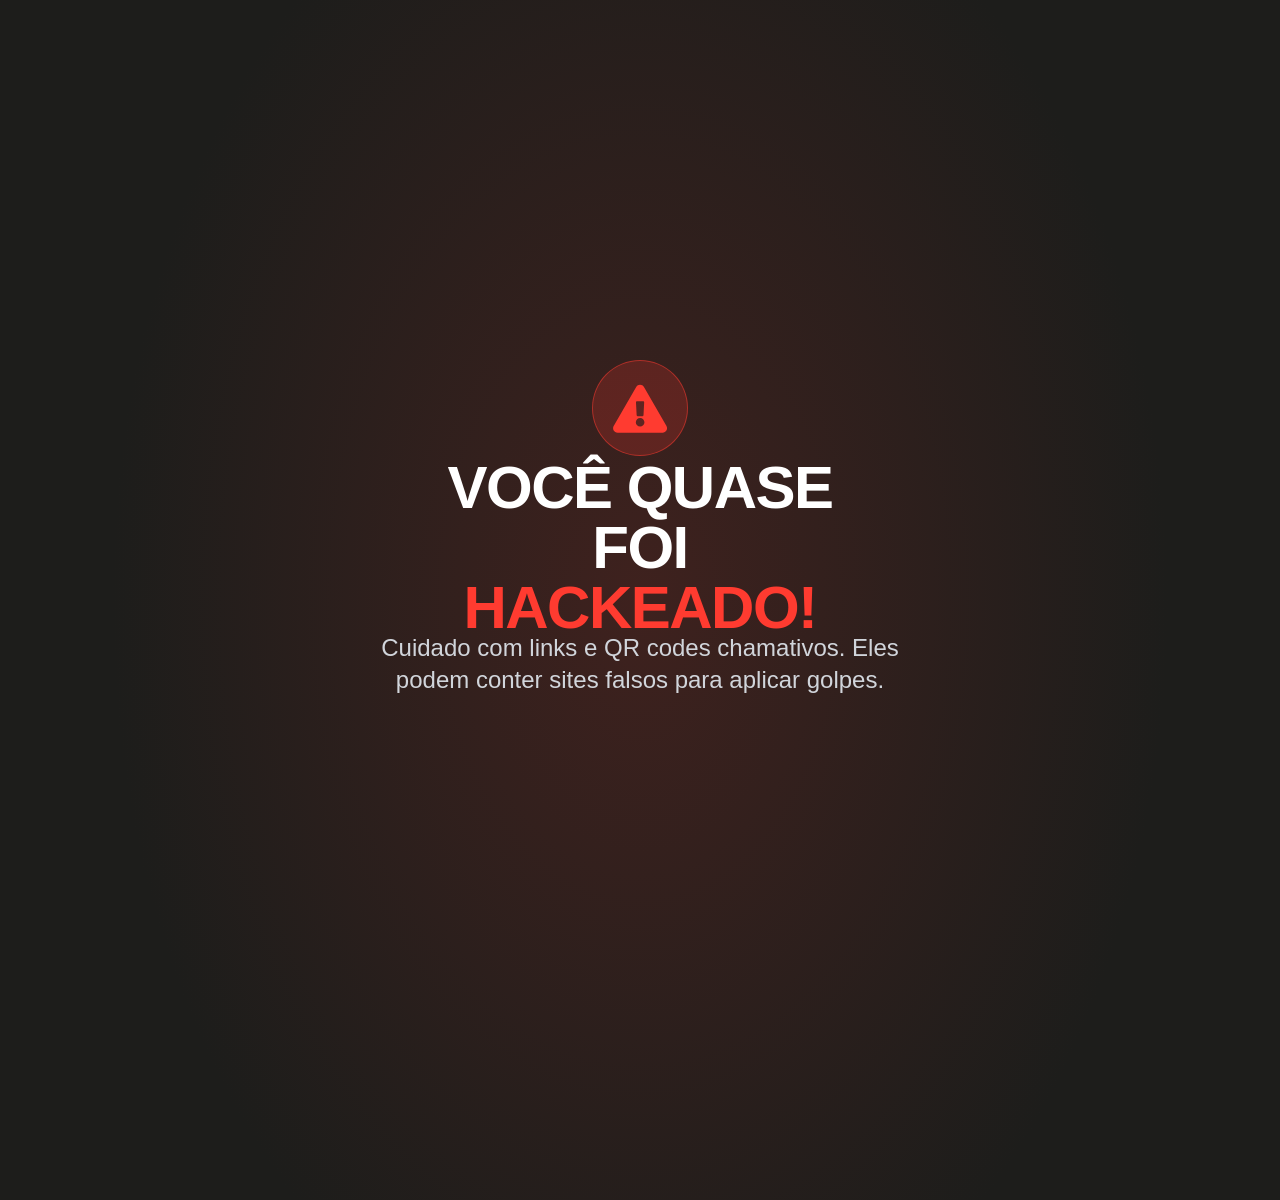
==== landing.html @ 815b302c "Envio do site completo" ====
<!doctype html>
<html lang="pt-BR">
  <head>
    <meta charset="UTF-8" />
    <meta name="viewport" content="width=device-width, initial-scale=1.0" />
    <meta
      name="description"
      content="Alerta simulado de conscientizacao sobre QR Codes falsos e links maliciosos."
    />
    <title>Voce quase foi hackeado</title>
    <link rel="stylesheet" href="styles.css" />
  </head>
  <body class="hack-body">
    <audio id="alert-audio" src="assets/Audio ITALO LP.mp4" preload="auto" playsinline></audio>

    <main class="hack-frame">
      <section class="hack-section" aria-labelledby="hack-title">
        <div class="hack-container">
          <div class="hack-alert-margin">
            <div class="hack-alert-icon" aria-hidden="true">
              <svg width="57" height="49" viewBox="0 0 57 49" fill="none" xmlns="http://www.w3.org/2000/svg">
                <path d="M54.4688 42.0938C56.1562 45.0938 54 48.75 50.5312 48.75H5.625C2.15625 48.75 0 45 1.6875 42.0938L24.1875 3C25.875 0 30.2812 0.09375 31.9688 3L54.4688 42.0938ZM28.125 33.9375C25.6875 33.9375 23.8125 35.9062 23.8125 38.25C23.8125 40.6875 25.6875 42.5625 28.125 42.5625C30.4688 42.5625 32.4375 40.6875 32.4375 38.25C32.4375 35.9062 30.4688 33.9375 28.125 33.9375ZM24 18.4688L24.6562 31.2188C24.75 31.875 25.2188 32.25 25.7812 32.25H30.375C30.9375 32.25 31.4062 31.875 31.5 31.2188L32.1562 18.4688C32.25 17.8125 31.6875 17.25 31.0312 17.25H25.125C24.4688 17.25 23.9062 17.8125 24 18.4688Z" fill="#FF3B30"/>
              </svg>
            </div>
          </div>

          <div class="hack-heading-margin">
            <h1 id="hack-title">
              Voc&ecirc; quase foi<br />
              <span>hackeado!</span>
            </h1>
          </div>

          <div class="hack-copy-margin">
            <p>
              Cuidado com links e QR codes chamativos. Eles podem conter sites
              falsos para aplicar golpes.
            </p>
          </div>

        </div>
      </section>
    </main>

    <script src="script.js"></script>
  </body>
</html>
---- styles.css ----
:root {
  --heavy-metal: #1d1d1b;
  --tropical-rain-forest: #006d5c;
  --persian-green: #00a887;
  --observatory: #009075;
  --red-orange: #ff3b30;
  --mischka: #d1d5db;
  --humming-bird: #d1fae5;
  --gray-chateau: #9ca3af;
  --ebony-clay: #1f2937;
  --athens-gray: #f3f4f6;
  --pale-sky: #6b7280;
  --white: #ffffff;
}

@font-face {
  font-family: "Kaspersky Sans Display";
  src: url("fonts/FONT-Kaspersky Sans Display TrueType 1-200-20260618T203145Z-3-001/FONT-Kaspersky Sans Display TrueType 1-200/Kaspersky Sans Display Regular.ttf") format("truetype");
  font-weight: 400;
  font-style: normal;
  font-display: swap;
}

@font-face {
  font-family: "Kaspersky Sans Display";
  src: url("fonts/FONT-Kaspersky Sans Display TrueType 1-200-20260618T203145Z-3-001/FONT-Kaspersky Sans Display TrueType 1-200/Kaspersky Sans Display Light.ttf") format("truetype");
  font-weight: 300;
  font-style: normal;
  font-display: swap;
}

@font-face {
  font-family: "Kaspersky Sans Display";
  src: url("fonts/FONT-Kaspersky Sans Display TrueType 1-200-20260618T203145Z-3-001/FONT-Kaspersky Sans Display TrueType 1-200/Kaspersky Sans Display Medium.ttf") format("truetype");
  font-weight: 500;
  font-style: normal;
  font-display: swap;
}

@font-face {
  font-family: "Kaspersky Sans Display";
  src: url("fonts/FONT-Kaspersky Sans Display TrueType 1-200-20260618T203145Z-3-001/FONT-Kaspersky Sans Display TrueType 1-200/Kaspersky Sans Display Bold.ttf") format("truetype");
  font-weight: 700;
  font-style: normal;
  font-display: swap;
}

@font-face {
  font-family: "Kaspersky Sans Display";
  src: url("fonts/FONT-Kaspersky Sans Display TrueType 1-200-20260618T203145Z-3-001/FONT-Kaspersky Sans Display TrueType 1-200/Kaspersky Sans Display SemiBold.ttf") format("truetype");
  font-weight: 600;
  font-style: normal;
  font-display: swap;
}

@font-face {
  font-family: "Kaspersky Sans Display";
  src: url("fonts/FONT-Kaspersky Sans Display TrueType 1-200-20260618T203145Z-3-001/FONT-Kaspersky Sans Display TrueType 1-200/Kaspersky Sans Display ExtraBold.ttf") format("truetype");
  font-weight: 800;
  font-style: normal;
  font-display: swap;
}

* {
  box-sizing: border-box;
}

html {
  scroll-behavior: smooth;
}

body {
  margin: 0;
  background: #444444;
  color: var(--white);
  font-family: "Kaspersky Sans Display", Montserrat, Inter, "Segoe UI", Arial, sans-serif;
}

.portal-body {
  min-height: 100vh;
  background: #ffffff;
  font-family: "Kaspersky Sans Display", Inter, "Segoe UI", Arial, sans-serif;
}

.hack-body {
  min-height: 100vh;
  overflow-x: hidden;
  background: var(--heavy-metal);
  font-family: "Kaspersky Sans Display", Arial, sans-serif;
}

a,
button {
  font: inherit;
}

h1,
h2,
h3,
p {
  margin: 0;
}

.wifi-frame {
  position: relative;
  isolation: isolate;
  width: 100%;
  min-height: 100vh;
  display: flex;
  flex-direction: column;
  align-items: center;
  justify-content: center;
  overflow: hidden;
  padding: 366.25px 24px;
  background:
    linear-gradient(302.01deg, #1e3a8a 0%, #2563eb 33.33%, #0284c7 66.67%, #0ea5e9 100%),
    #ffffff;
}

.wifi-blob {
  position: absolute;
  z-index: 0;
  border-radius: 9999px;
  filter: blur(32px);
  pointer-events: none;
}

.wifi-blob-left {
  left: -10%;
  right: 96.67%;
  top: -10%;
  bottom: 88.67%;
  background: rgba(255, 255, 255, 0.1);
}

.wifi-blob-right {
  left: 93.33%;
  right: -10%;
  top: 83.33%;
  bottom: -10%;
  background: rgba(96, 165, 250, 0.2);
}

.wifi-main-card {
  z-index: 2;
  width: 400px;
  max-width: 400px;
  height: 467.5px;
  display: flex;
  flex-direction: column;
  align-items: flex-start;
  gap: 24px;
}

.wifi-brand {
  width: 400px;
  height: 32px;
  display: flex;
  flex-direction: row;
  align-items: center;
  justify-content: center;
  gap: 8px;
  filter: drop-shadow(0 2px 2px rgba(0, 0, 0, 0.06)) drop-shadow(0 4px 3px rgba(0, 0, 0, 0.07));
}

.wifi-brand-icon {
  width: 24px;
  height: 24px;
  display: flex;
  align-items: center;
  justify-content: center;
  flex: none;
}

.wifi-brand-icon svg {
  width: 24px;
  height: 24px;
  display: block;
}

.wifi-brand strong,
.wifi-brand span:last-child {
  height: 32px;
  display: flex;
  align-items: center;
  justify-content: center;
  font-size: 24px;
  line-height: 32px;
  letter-spacing: 0.6px;
  text-align: center;
}

.wifi-brand strong {
  width: 104px;
  color: #ffffff;
  font-weight: 700;
}

.wifi-brand span:last-child {
  width: 52px;
  color: #93c5fd;
  font-weight: 300;
}

.wifi-login-card {
  position: relative;
  isolation: isolate;
  width: 400px;
  height: 411.5px;
  display: flex;
  flex-direction: column;
  align-items: flex-start;
  gap: 24px;
  overflow: hidden;
  padding: 40px;
  border-radius: 32px;
  background: #ffffff;
  box-shadow: 0 20px 50px rgba(0, 0, 0, 0.3);
}

.wifi-card-strip {
  position: absolute;
  z-index: 0;
  top: 0;
  left: 0;
  right: 0;
  height: 8px;
  background: linear-gradient(90deg, #2563eb 0%, #22d3ee 100%);
}

.wifi-icon-area {
  position: relative;
  z-index: 1;
  isolation: isolate;
  width: 320px;
  height: 80px;
  display: flex;
  flex-direction: row;
  align-items: flex-start;
  justify-content: center;
}

.wifi-pulse {
  position: absolute;
  z-index: 0;
  left: -80px;
  right: -80px;
  top: -20px;
  bottom: -20px;
  border-radius: 9999px;
  background: #dbeafe;
  opacity: 0.5;
}

.wifi-icon {
  z-index: 1;
  width: 80px;
  height: 80px;
  display: flex;
  align-items: center;
  justify-content: center;
  border: 4px solid #ffffff;
  border-radius: 9999px;
  background: #eff6ff;
  box-shadow: 0 1px 2px rgba(0, 0, 0, 0.05);
}

.wifi-icon svg {
  width: 46px;
  height: 35px;
  display: block;
}

.wifi-copy {
  z-index: 2;
  width: 320px;
  height: 96px;
  display: flex;
  flex-direction: column;
  align-items: flex-start;
  gap: 8px;
  padding: 0 0 16px;
}

.wifi-copy h1 {
  width: 320px;
  height: 32px;
  display: flex;
  align-items: center;
  justify-content: center;
  color: #1f2937;
  font-size: 24px;
  line-height: 32px;
  font-weight: 800;
  text-align: center;
}

.wifi-copy p {
  width: 320px;
  height: 40px;
  display: flex;
  align-items: center;
  justify-content: center;
  padding: 0 8px;
  color: #6b7280;
  font-size: 14px;
  line-height: 20px;
  font-weight: 500;
  text-align: center;
}

.wifi-access-button {
  position: relative;
  z-index: 3;
  isolation: isolate;
  width: 320px;
  height: 56px;
  display: flex;
  flex-direction: row;
  align-items: center;
  justify-content: center;
  gap: 8px;
  padding: 16px 0;
  border-radius: 12px;
  background: #2563eb;
  color: #ffffff;
  text-decoration: none;
  box-shadow: 0 10px 15px -3px rgba(59, 130, 246, 0.3), 0 4px 6px -4px rgba(59, 130, 246, 0.3);
}

.wifi-access-button:hover {
  background: #1e3a8a;
}

.wifi-access-button span:first-child {
  width: 213px;
  height: 24px;
  display: flex;
  align-items: center;
  justify-content: center;
  font-size: 16px;
  line-height: 24px;
  font-weight: 700;
  text-align: center;
}

.wifi-access-button span:last-child {
  width: 14px;
  height: 16px;
  display: flex;
  align-items: center;
  justify-content: center;
  font-size: 24px;
  line-height: 16px;
  font-weight: 900;
}

.wifi-terms {
  z-index: 4;
  width: 320px;
  height: 27.5px;
  color: #9ca3af;
  font-size: 11px;
  line-height: 14px;
  font-weight: 400;
  text-align: center;
}

.wifi-terms a {
  color: #3b82f6;
  text-decoration: none;
}

.wifi-terms a:hover {
  text-decoration: underline;
}

.sound-prompt {
  position: fixed;
  right: 24px;
  bottom: 24px;
  z-index: 20;
  min-height: 48px;
  padding: 0 18px;
  border: 0;
  border-radius: 12px;
  background: var(--persian-green);
  color: var(--white);
  font-weight: 700;
  cursor: pointer;
  box-shadow: 0 10px 20px rgba(0, 168, 135, 0.3);
}

.hack-frame {
  position: relative;
  width: 100%;
  min-height: 100vh;
  overflow: hidden;
  background: linear-gradient(0deg, var(--heavy-metal), var(--heavy-metal)), #ffffff;
}

.hack-section {
  position: relative;
  width: 100%;
  min-height: 100vh;
  height: 1200px;
  display: flex;
  flex-direction: column;
  align-items: center;
  justify-content: center;
  padding: 280px 16px;
  background: radial-gradient(58.96% 94.34% at 50% 50%, rgba(255, 59, 48, 0.15) 0%, var(--heavy-metal) 70%);
}

.hack-container {
  width: 768px;
  max-width: 768px;
  height: 640px;
  display: flex;
  flex-direction: column;
  align-items: center;
  padding: 80px 0 0;
}

.hack-alert-margin {
  width: 96px;
  height: 128px;
  display: flex;
  flex-direction: column;
  align-items: flex-start;
  padding: 0 0 32px;
}

.hack-alert-icon {
  width: 96px;
  height: 96px;
  display: flex;
  align-items: center;
  justify-content: center;
  border: 1px solid rgba(255, 59, 48, 0.5);
  border-radius: 9999px;
  background: rgba(255, 59, 48, 0.2);
}

.hack-alert-icon svg {
  width: 57px;
  height: 49px;
  display: block;
}

.hack-heading-margin {
  width: 727.45px;
  height: 144px;
  display: flex;
  flex-direction: column;
  align-items: flex-start;
  padding: 0 0 24px;
}

.hack-heading-margin h1 {
  width: 727.45px;
  height: 120px;
  display: flex;
  flex-direction: column;
  align-items: center;
  justify-content: center;
  padding: 0 118.23px 0 118.22px;
  color: var(--white);
  font-size: 60px;
  line-height: 60px;
  font-weight: 800;
  letter-spacing: -1.5px;
  text-align: center;
  text-transform: uppercase;
}

.hack-heading-margin span {
  color: var(--red-orange);
}

.hack-copy-margin {
  width: 598.04px;
  max-width: 672px;
  height: 112px;
  display: flex;
  flex-direction: column;
  align-items: flex-start;
  padding: 0 0 48px;
}

.hack-copy-margin p {
  width: 598.04px;
  max-width: 672px;
  height: 64px;
  display: flex;
  align-items: center;
  justify-content: center;
  padding: 0 4.52px;
  color: var(--mischka);
  font-size: 24px;
  line-height: 32px;
  font-weight: 500;
  text-align: center;
}

.figma-page {
  position: relative;
  width: min(100%, 1920px);
  min-height: 2693px;
  margin: 0 auto;
  overflow: hidden;
  background: linear-gradient(0deg, var(--heavy-metal), var(--heavy-metal)), #ffffff;
}

.site-header {
  position: absolute;
  z-index: 5;
  top: 0;
  left: 0;
  width: 1920px;
  height: 104px;
  display: flex;
  align-items: flex-start;
  padding: 40px 24px 24px 52px;
}

.brand-logo {
  display: inline-flex;
  align-items: center;
  color: var(--white);
  text-decoration: none;
  font-weight: 800;
  line-height: 1;
  letter-spacing: -0.04em;
}

.brand-logo-large {
  width: 207px;
  height: 40px;
  font-size: 42px;
}

.scare-section {
  position: absolute;
  top: 0;
  left: 0;
  right: 0;
  height: 1200px;
  min-height: 1200px;
  display: flex;
  flex-direction: column;
  justify-content: center;
  align-items: center;
  padding: 280px 16px;
  background: radial-gradient(58.96% 94.34% at 50% 50%, rgba(255, 59, 48, 0.15) 0%, var(--heavy-metal) 70%);
}

.scare-container {
  width: 768px;
  max-width: 768px;
  height: 640px;
  display: flex;
  flex-direction: column;
  align-items: center;
  padding: 80px 0 0;
}

.alert-margin {
  width: 96px;
  height: 128px;
  display: flex;
  flex-direction: column;
  align-items: flex-start;
  padding: 0 0 32px;
}

.alert-icon {
  width: 96px;
  height: 96px;
  display: flex;
  align-items: center;
  justify-content: center;
  border: 1px solid rgba(255, 59, 48, 0.5);
  border-radius: 9999px;
  background: rgba(255, 59, 48, 0.2);
}

.alert-icon span {
  width: 54px;
  height: 48px;
  display: flex;
  align-items: center;
  justify-content: center;
  color: var(--red-orange);
  font-size: 48px;
  line-height: 48px;
  font-weight: 900;
}

.scare-heading-margin {
  width: 727.45px;
  height: 144px;
  display: flex;
  flex-direction: column;
  align-items: flex-start;
  padding: 0 0 24px;
}

.scare-heading-margin h1 {
  width: 727.45px;
  height: 120px;
  display: flex;
  align-items: center;
  justify-content: center;
  padding: 0 118.23px 0 118.22px;
  color: var(--white);
  font-size: 60px;
  line-height: 60px;
  font-weight: 800;
  letter-spacing: -1.5px;
  text-align: center;
  text-transform: uppercase;
}

.scare-copy-margin {
  width: 598.04px;
  max-width: 672px;
  height: 112px;
  display: flex;
  flex-direction: column;
  align-items: flex-start;
  padding: 0 0 48px;
}

.scare-copy-margin p {
  width: 598.04px;
  max-width: 672px;
  height: 64px;
  display: flex;
  align-items: center;
  justify-content: center;
  padding: 0 4.52px;
  color: var(--mischka);
  font-size: 24px;
  line-height: 32px;
  font-weight: 500;
  text-align: center;
}

.scan-progress-margin {
  width: 448px;
  max-width: 448px;
  height: 28px;
  display: flex;
  flex-direction: column;
  align-items: flex-start;
  padding: 0 0 16px;
}

.scan-progress {
  position: relative;
  width: 448px;
  max-width: 448px;
  height: 12px;
  overflow: hidden;
  border: 1px solid #374151;
  border-radius: 9999px;
  background: var(--ebony-clay);
}

.scan-progress span {
  position: absolute;
  top: 1px;
  left: 1px;
  right: 1px;
  height: 10px;
  display: block;
  border-radius: 9999px;
  background: var(--persian-green);
  animation: scanFill 1.8s ease-in-out infinite alternate;
}

.scan-status {
  width: 231px;
  height: 20px;
  display: flex;
  align-items: center;
  justify-content: center;
  color: var(--gray-chateau);
  font-size: 14px;
  line-height: 20px;
  font-weight: 600;
  text-align: center;
}

.scroll-indicator {
  width: 172px;
  height: 128px;
  display: flex;
  flex-direction: column;
  align-items: center;
  gap: 11px;
  padding: 80px 0 5px;
  color: var(--white);
  opacity: 0.5;
  text-decoration: none;
}

.scroll-indicator span:first-child {
  width: 172px;
  height: 16px;
  display: flex;
  align-items: center;
  justify-content: center;
  font-size: 12px;
  line-height: 16px;
  font-weight: 400;
  letter-spacing: 1.2px;
  text-align: center;
  text-transform: uppercase;
}

.scroll-indicator span:last-child {
  width: 14px;
  height: 16px;
  display: flex;
  align-items: center;
  justify-content: center;
  font-size: 16px;
  line-height: 16px;
  font-weight: 900;
}

.protection-section {
  position: absolute;
  top: 1200.5px;
  left: -0.5px;
  right: -0.5px;
  height: 500px;
  display: flex;
  flex-direction: column;
  align-items: center;
  padding: 96px 16px;
  background: linear-gradient(180deg, var(--heavy-metal) 0%, var(--tropical-rain-forest) 100%);
}

.protection-container {
  width: 896px;
  min-width: 896px;
  max-width: 896px;
  height: 237px;
  display: flex;
  flex-direction: column;
  align-items: center;
  gap: 24px;
}

.protection-container h2 {
  width: 896px;
  height: 185px;
  display: flex;
  align-items: center;
  justify-content: center;
  padding: 8px 0 0;
  color: var(--white);
  font-size: 48px;
  line-height: 59px;
  font-weight: 700;
  text-align: center;
}

.protection-container p {
  width: 898px;
  height: 28px;
  display: flex;
  align-items: center;
  justify-content: center;
  color: rgba(209, 250, 229, 0.8);
  font-size: 24px;
  line-height: 28px;
  font-weight: 500;
  text-align: center;
}

.offer-section {
  position: absolute;
  top: 1700px;
  left: 0;
  right: 0;
  height: 804px;
  display: flex;
  flex-direction: row;
  justify-content: center;
  align-items: flex-start;
  padding: 55px 975px 55px 16px;
  background: url("assets/1440626fddcf5283de2e2c8c2785dd1e163be92a.jpg") center / cover no-repeat;
}

.offer-card {
  width: 512px;
  max-width: 512px;
  height: 694px;
  display: flex;
  flex-direction: column;
  align-items: flex-start;
  overflow: hidden;
  border: 1px solid var(--athens-gray);
  border-radius: 24px;
  background: var(--white);
  box-shadow: 0 25px 50px -12px rgba(0, 0, 0, 0.25);
  isolation: isolate;
}

.offer-card-header {
  z-index: 1;
  width: 510px;
  height: 260px;
  display: flex;
  flex-direction: column;
  align-items: flex-start;
  gap: 8px;
  padding: 32px;
  background: var(--tropical-rain-forest);
}

.offer-title-block {
  width: 446px;
  height: 132px;
  display: flex;
  flex-direction: column;
  align-items: center;
}

.premium-icon {
  width: 76px;
  height: 85px;
  object-fit: contain;
}

.offer-title-block h3 {
  width: 217px;
  height: 32px;
  display: flex;
  align-items: center;
  justify-content: center;
  margin-top: 15px;
  color: var(--white);
  font-size: 24px;
  line-height: 32px;
  font-weight: 600;
  text-align: center;
}

.offer-card-header p {
  width: 446px;
  height: 24px;
  display: flex;
  align-items: center;
  justify-content: center;
  color: var(--humming-bird);
  font-size: 16px;
  line-height: 24px;
  font-weight: 400;
  text-align: center;
}

.offer-card-body {
  z-index: 0;
  width: 510px;
  height: 420px;
  display: flex;
  flex-direction: column;
  align-items: flex-start;
  gap: 16px;
  padding: 32px;
}

.benefit-list {
  width: 446px;
  height: 202px;
  display: flex;
  flex-direction: column;
  align-items: flex-start;
  gap: 20px;
  margin: 0;
  padding: 0 0 16px;
  list-style: none;
}

.benefit-list li {
  width: 446px;
  min-height: 26px;
  display: flex;
  flex-direction: row;
  align-items: flex-start;
  gap: 16px;
}

.benefit-list span {
  width: 24px;
  height: 24px;
  display: flex;
  align-items: center;
  justify-content: center;
  margin-top: 2px;
  border-radius: 9999px;
  background: var(--humming-bird);
  color: var(--tropical-rain-forest);
  font-size: 14px;
  line-height: 20px;
  font-weight: 900;
}

.benefit-list p {
  display: flex;
  align-items: center;
  color: var(--ebony-clay);
  font-size: 16px;
  line-height: 24px;
  font-weight: 500;
}

.primary-button {
  width: 446px;
  height: 60px;
  display: flex;
  align-items: center;
  justify-content: center;
  padding: 16px 0;
  border-radius: 12px;
  background: var(--persian-green);
  color: var(--white);
  text-align: center;
  text-decoration: none;
  font-size: 18px;
  line-height: 28px;
  font-weight: 700;
}

.primary-button:hover {
  background: var(--observatory);
  box-shadow: 0 10px 20px rgba(0, 168, 135, 0.3);
}

.social-proof {
  width: 446px;
  height: 62px;
  display: flex;
  flex-direction: column;
  align-items: center;
  gap: 8px;
}

.stars {
  width: 79px;
  height: 14px;
  display: flex;
  align-items: center;
  justify-content: center;
  overflow: hidden;
  color: #fbbf24;
  font-size: 14px;
  line-height: 14px;
  font-weight: 900;
  letter-spacing: 0;
}

.social-proof p {
  width: 367px;
  height: 40px;
  display: flex;
  align-items: center;
  justify-content: center;
  color: var(--pale-sky);
  font-size: 14px;
  line-height: 20px;
  font-weight: 400;
  text-align: center;
}

.site-footer {
  position: absolute;
  top: 2504px;
  left: 0;
  right: 0;
  height: 189px;
  display: flex;
  flex-direction: column;
  align-items: flex-start;
  padding: 48px 385px 48px 384px;
  border-top: 1px solid var(--ebony-clay);
  background: var(--heavy-metal);
}

.footer-container {
  width: 1151px;
  max-width: 1152px;
  height: 92px;
  display: flex;
  flex-direction: row;
  align-items: center;
  gap: 623.85px;
}

.brand-copyright {
  width: 358px;
  height: 92px;
  display: flex;
  flex-direction: column;
  align-items: flex-start;
}

.brand-logo-footer {
  width: 147px;
  height: 28px;
  margin-bottom: 16px;
  opacity: 0.8;
  font-size: 30px;
}

.brand-copyright p {
  width: 358px;
  height: 20px;
  display: flex;
  align-items: center;
  color: var(--gray-chateau);
  font-size: 14px;
  line-height: 20px;
  font-weight: 400;
}

.brand-copyright nav {
  width: 242px;
  height: 28px;
  display: flex;
  align-items: flex-start;
  gap: 16px;
  padding: 8px 0 0;
}

.brand-copyright nav a {
  color: var(--gray-chateau);
  font-size: 14px;
  line-height: 20px;
  font-weight: 400;
  text-decoration: underline;
}

.brand-copyright nav a:hover {
  color: var(--persian-green);
}

.awards {
  width: 143px;
  height: 55px;
  display: flex;
  flex-direction: row;
  align-items: flex-start;
  gap: 24px;
  opacity: 0.6;
}

.awards div {
  height: 55px;
  display: flex;
  flex-direction: column;
  align-items: center;
}

.awards span {
  height: 40px;
  display: flex;
  align-items: center;
  padding: 0 0 4px;
  color: var(--white);
  font-size: 30px;
  line-height: 36px;
  font-weight: 900;
}

.awards strong {
  height: 15px;
  display: flex;
  align-items: center;
  color: var(--white);
  font-family: Montserrat, Arial, sans-serif;
  font-size: 10px;
  line-height: 15px;
  font-weight: 700;
  letter-spacing: 1px;
}

@keyframes scanFill {
  from {
    right: 220px;
  }

  to {
    right: 1px;
  }
}

@media (max-width: 900px) {
  .hack-section {
    height: 100vh;
    min-height: 760px;
    padding: 126px 16px 80px;
  }

  .hack-container {
    width: 100%;
    max-width: 390px;
    height: auto;
    padding: 88px 0 0;
  }

  .hack-alert-margin {
    width: 72px;
    height: 100px;
    padding-bottom: 28px;
  }

  .hack-alert-icon {
    width: 72px;
    height: 72px;
  }

  .hack-heading-margin,
  .hack-heading-margin h1,
  .hack-copy-margin,
  .hack-copy-margin p {
    width: 100%;
  }

  .hack-heading-margin {
    height: auto;
  }

  .hack-heading-margin h1 {
    height: auto;
    padding: 0;
    font-size: 46px;
    line-height: 46px;
  }

  .hack-copy-margin {
    height: auto;
    padding-bottom: 42px;
  }

  .hack-copy-margin p {
    height: auto;
    padding: 0;
    font-size: 19px;
    line-height: 28px;
  }

  .figma-page {
    width: 100%;
    min-height: 2290px;
  }

  .site-header {
    width: 100%;
    height: 84px;
    padding: 28px 20px;
  }

  .brand-logo-large {
    width: auto;
    height: auto;
    font-size: 25px;
  }

  .scare-section {
    position: relative;
    height: 760px;
    min-height: 760px;
    padding: 126px 16px 80px;
  }

  .scare-container {
    width: 100%;
    max-width: 390px;
    height: auto;
    padding: 88px 0 0;
  }

  .alert-margin {
    width: 72px;
    height: 100px;
    padding-bottom: 28px;
  }

  .alert-icon {
    width: 72px;
    height: 72px;
  }

  .alert-icon span {
    font-size: 36px;
  }

  .scare-heading-margin,
  .scare-heading-margin h1,
  .scare-copy-margin,
  .scare-copy-margin p {
    width: 100%;
  }

  .scare-heading-margin {
    height: auto;
  }

  .scare-heading-margin h1 {
    height: auto;
    padding: 0;
    font-size: 46px;
    line-height: 46px;
  }

  .scare-copy-margin {
    height: auto;
    padding-bottom: 42px;
  }

  .scare-copy-margin p {
    height: auto;
    padding: 0;
    font-size: 19px;
    line-height: 28px;
  }

  .scan-progress-margin,
  .scan-progress {
    width: 100%;
    max-width: 340px;
  }

  .protection-section {
    position: relative;
    top: auto;
    left: auto;
    right: auto;
    height: 430px;
    padding: 80px 20px;
  }

  .protection-container,
  .protection-container h2,
  .protection-container p {
    width: 100%;
    min-width: 0;
    max-width: 390px;
  }

  .protection-container {
    height: auto;
  }

  .protection-container h2 {
    height: auto;
    font-size: 33px;
    line-height: 41px;
  }

  .protection-container p {
    height: auto;
    font-size: 17px;
    line-height: 25px;
  }

  .offer-section {
    position: relative;
    top: auto;
    height: 910px;
    justify-content: center;
    padding: 360px 20px 36px;
    background-position: 58% top;
    background-size: auto 420px;
    background-color: var(--heavy-metal);
  }

  .offer-card,
  .offer-card-header,
  .offer-card-body,
  .offer-title-block,
  .offer-card-header p,
  .benefit-list,
  .benefit-list li,
  .primary-button,
  .social-proof {
    width: 100%;
    max-width: 512px;
  }

  .offer-card {
    height: auto;
  }

  .offer-card-header {
    height: auto;
  }

  .offer-card-body {
    height: auto;
  }

  .benefit-list {
    height: auto;
  }

  .site-footer {
    position: relative;
    top: auto;
    height: auto;
    padding: 38px 24px;
  }

  .footer-container {
    width: 100%;
    height: auto;
    flex-direction: column;
    align-items: flex-start;
    gap: 30px;
  }
}

@media (max-width: 460px) {
  .wifi-frame {
    min-height: 100vh;
    justify-content: center;
    padding: 32px 20px;
  }

  .wifi-main-card,
  .wifi-brand,
  .wifi-login-card,
  .wifi-icon-area,
  .wifi-copy,
  .wifi-copy h1,
  .wifi-copy p,
  .wifi-access-button,
  .wifi-terms {
    width: 100%;
  }

  .wifi-main-card {
    height: auto;
    max-width: 400px;
    gap: 20px;
  }

  .wifi-login-card {
    height: auto;
    gap: 22px;
    padding: 36px 28px;
  }

  .wifi-icon-area {
    height: 72px;
  }

  .wifi-icon {
    width: 72px;
    height: 72px;
  }

  .wifi-icon svg {
    width: 42px;
    height: 32px;
  }

  .wifi-copy {
    height: auto;
  }

  .wifi-copy p {
    height: auto;
  }

  .wifi-access-button {
    min-height: 56px;
    height: auto;
    padding: 16px 12px;
  }

  .wifi-terms {
    height: auto;
  }

  .hack-section {
    min-height: 100vh;
    padding: 72px 18px;
  }

  .hack-container {
    justify-content: center;
    max-width: 350px;
    min-height: calc(100vh - 144px);
    padding: 0;
  }

  .hack-alert-margin {
    width: 72px;
    height: 92px;
    padding-bottom: 20px;
  }

  .hack-alert-icon {
    width: 72px;
    height: 72px;
  }

  .hack-alert-icon svg {
    width: 44px;
    height: 38px;
  }

  .hack-copy-margin {
    padding-bottom: 0;
  }

  .scare-heading-margin h1 {
    font-size: 38px;
    line-height: 40px;
  }

  .hack-heading-margin h1 {
    font-size: 38px;
    line-height: 40px;
  }

  .offer-card-header,
  .offer-card-body {
    padding: 28px 22px;
  }

  .benefit-list p {
    font-size: 15px;
  }

  .primary-button {
    min-height: 60px;
    height: auto;
    padding: 14px 14px;
    font-size: 16px;
    line-height: 22px;
  }

  .social-proof p {
    width: 100%;
    height: auto;
  }
}

@media (max-width: 360px) {
  .wifi-frame {
    padding: 24px 14px;
  }

  .wifi-brand strong,
  .wifi-brand span:last-child {
    font-size: 22px;
  }

  .wifi-brand strong {
    width: 96px;
  }

  .wifi-brand span:last-child {
    width: 48px;
  }

  .wifi-login-card {
    border-radius: 26px;
    gap: 18px;
    padding: 32px 22px;
  }

  .wifi-pulse {
    left: -42px;
    right: -42px;
  }

  .wifi-copy h1 {
    font-size: 23px;
    line-height: 30px;
  }

  .wifi-copy p {
    font-size: 13px;
    line-height: 19px;
  }

  .wifi-access-button span:first-child {
    width: auto;
    min-width: 0;
    font-size: 15px;
  }

  .wifi-terms {
    font-size: 10px;
    line-height: 13px;
  }

  .hack-section {
    padding: 56px 16px;
  }

  .hack-container {
    max-width: 328px;
    min-height: calc(100vh - 112px);
  }

  .hack-heading-margin h1 {
    font-size: 34px;
    line-height: 36px;
  }

  .hack-copy-margin p {
    font-size: 17px;
    line-height: 25px;
  }
}

@media (max-width: 330px) {
  .wifi-frame {
    padding: 18px 12px;
  }

  .wifi-main-card {
    gap: 16px;
  }

  .wifi-login-card {
    gap: 16px;
    padding: 30px 18px;
  }

  .wifi-icon-area {
    height: 66px;
  }

  .wifi-icon {
    width: 66px;
    height: 66px;
  }

  .wifi-icon svg {
    width: 38px;
    height: 29px;
  }

  .wifi-copy h1 {
    font-size: 22px;
    line-height: 28px;
  }

  .wifi-copy p {
    font-size: 12px;
    line-height: 18px;
  }

  .wifi-access-button {
    min-height: 52px;
  }

  .wifi-access-button span:first-child {
    font-size: 14px;
  }

  .hack-heading-margin h1 {
    font-size: 31px;
    line-height: 34px;
  }

  .hack-copy-margin p {
    font-size: 16px;
    line-height: 23px;
  }
}
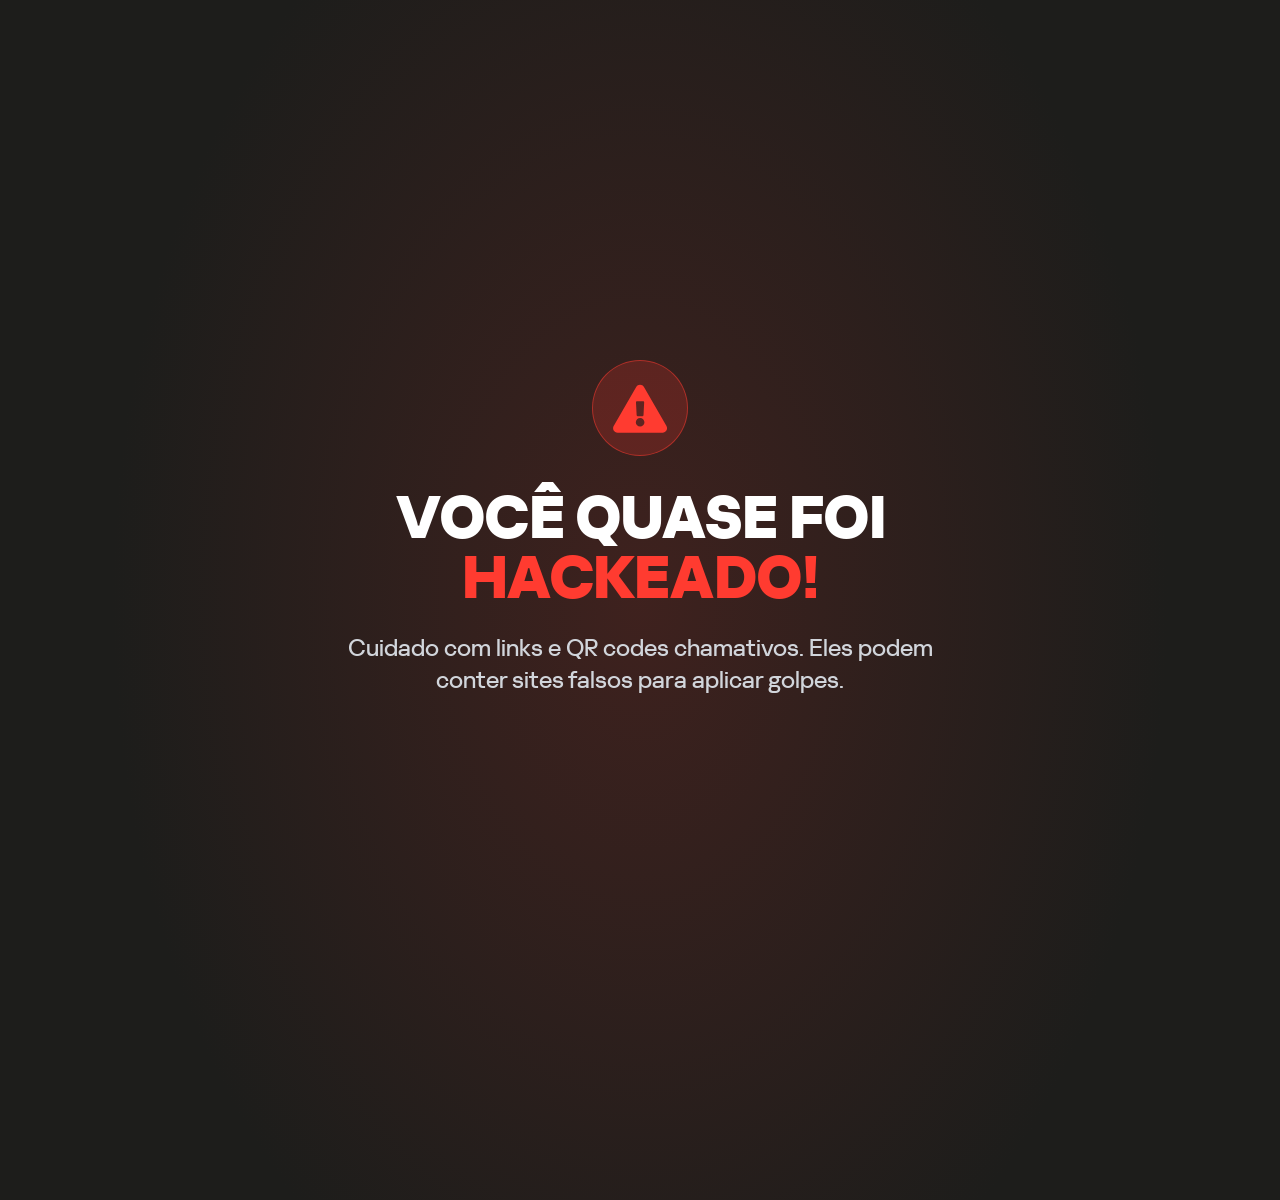
==== commit 3a093a37: "fix: corrige carregamento de fontes e favicon - Move fontes Kaspersky para caminhos simples sem espa" ====
--- a/landing.html
+++ b/landing.html
@@ -8,10 +8,12 @@
       content="Alerta simulado de conscientizacao sobre QR Codes falsos e links maliciosos."
     />
     <title>Voce quase foi hackeado</title>
+    <link rel="icon" href="favicon.svg" type="image/svg+xml" />
+    <link rel="alternate icon" href="favicon.ico" sizes="any" />
     <link rel="stylesheet" href="styles.css" />
   </head>
   <body class="hack-body">
-    <audio id="alert-audio" src="assets/Audio ITALO LP.mp4" preload="auto" playsinline></audio>
+    <audio id="alert-audio" src="assets/Audio ITALO LP v2.MP3" preload="auto" playsinline></audio>
 
     <main class="hack-frame">
       <section class="hack-section" aria-labelledby="hack-title">
--- a/styles.css
+++ b/styles.css
@@ -15,7 +15,7 @@
 
 @font-face {
   font-family: "Kaspersky Sans Display";
-  src: url("fonts/FONT-Kaspersky Sans Display TrueType 1-200-20260618T203145Z-3-001/FONT-Kaspersky Sans Display TrueType 1-200/Kaspersky Sans Display Regular.ttf") format("truetype");
+  src: url("fonts/kaspersky/kaspersky-sans-display-regular.ttf") format("truetype");
   font-weight: 400;
   font-style: normal;
   font-display: swap;
@@ -23,7 +23,7 @@
 
 @font-face {
   font-family: "Kaspersky Sans Display";
-  src: url("fonts/FONT-Kaspersky Sans Display TrueType 1-200-20260618T203145Z-3-001/FONT-Kaspersky Sans Display TrueType 1-200/Kaspersky Sans Display Light.ttf") format("truetype");
+  src: url("fonts/kaspersky/kaspersky-sans-display-light.ttf") format("truetype");
   font-weight: 300;
   font-style: normal;
   font-display: swap;
@@ -31,7 +31,7 @@
 
 @font-face {
   font-family: "Kaspersky Sans Display";
-  src: url("fonts/FONT-Kaspersky Sans Display TrueType 1-200-20260618T203145Z-3-001/FONT-Kaspersky Sans Display TrueType 1-200/Kaspersky Sans Display Medium.ttf") format("truetype");
+  src: url("fonts/kaspersky/kaspersky-sans-display-medium.ttf") format("truetype");
   font-weight: 500;
   font-style: normal;
   font-display: swap;
@@ -39,7 +39,7 @@
 
 @font-face {
   font-family: "Kaspersky Sans Display";
-  src: url("fonts/FONT-Kaspersky Sans Display TrueType 1-200-20260618T203145Z-3-001/FONT-Kaspersky Sans Display TrueType 1-200/Kaspersky Sans Display Bold.ttf") format("truetype");
+  src: url("fonts/kaspersky/kaspersky-sans-display-bold.ttf") format("truetype");
   font-weight: 700;
   font-style: normal;
   font-display: swap;
@@ -47,7 +47,7 @@
 
 @font-face {
   font-family: "Kaspersky Sans Display";
-  src: url("fonts/FONT-Kaspersky Sans Display TrueType 1-200-20260618T203145Z-3-001/FONT-Kaspersky Sans Display TrueType 1-200/Kaspersky Sans Display SemiBold.ttf") format("truetype");
+  src: url("fonts/kaspersky/kaspersky-sans-display-semibold.ttf") format("truetype");
   font-weight: 600;
   font-style: normal;
   font-display: swap;
@@ -55,7 +55,7 @@
 
 @font-face {
   font-family: "Kaspersky Sans Display";
-  src: url("fonts/FONT-Kaspersky Sans Display TrueType 1-200-20260618T203145Z-3-001/FONT-Kaspersky Sans Display TrueType 1-200/Kaspersky Sans Display ExtraBold.ttf") format("truetype");
+  src: url("fonts/kaspersky/kaspersky-sans-display-extrabold.ttf") format("truetype");
   font-weight: 800;
   font-style: normal;
   font-display: swap;
@@ -63,6 +63,10 @@
 
 * {
   box-sizing: border-box;
+}
+
+[hidden] {
+  display: none !important;
 }
 
 html {
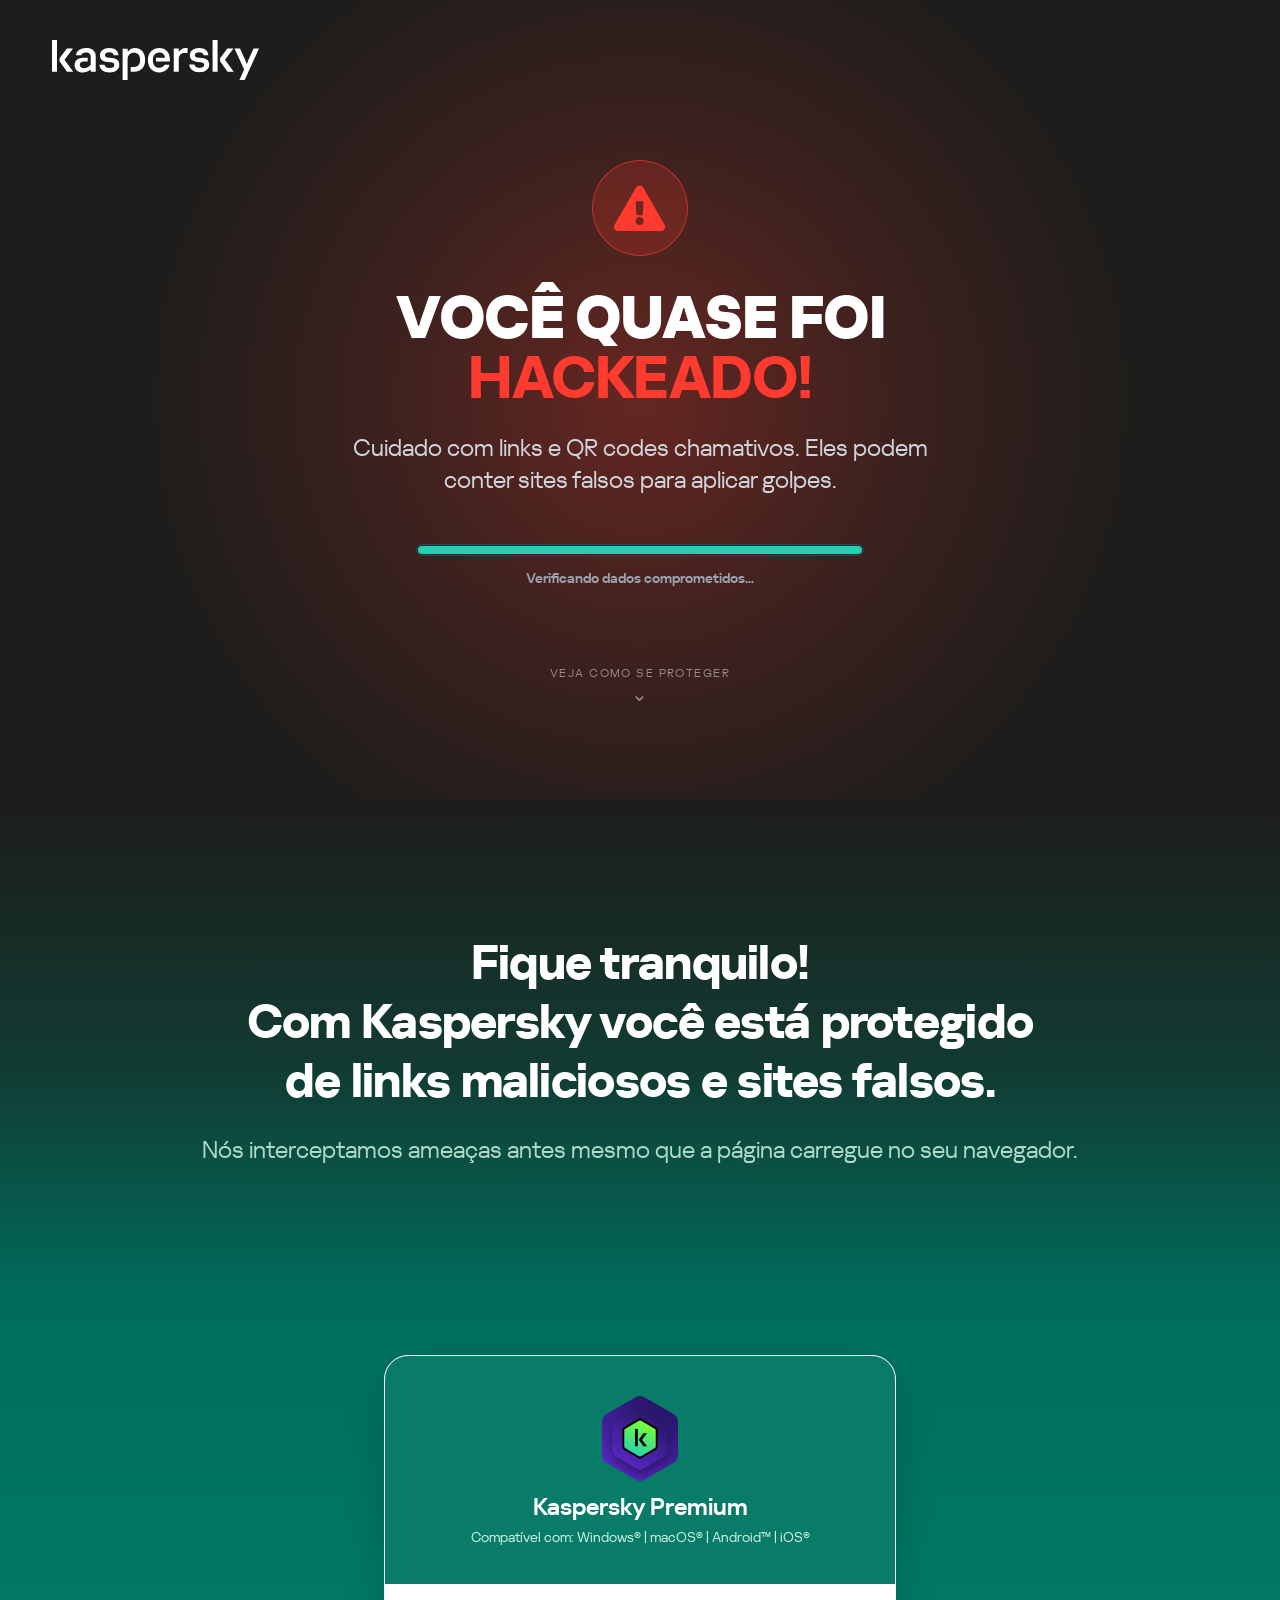
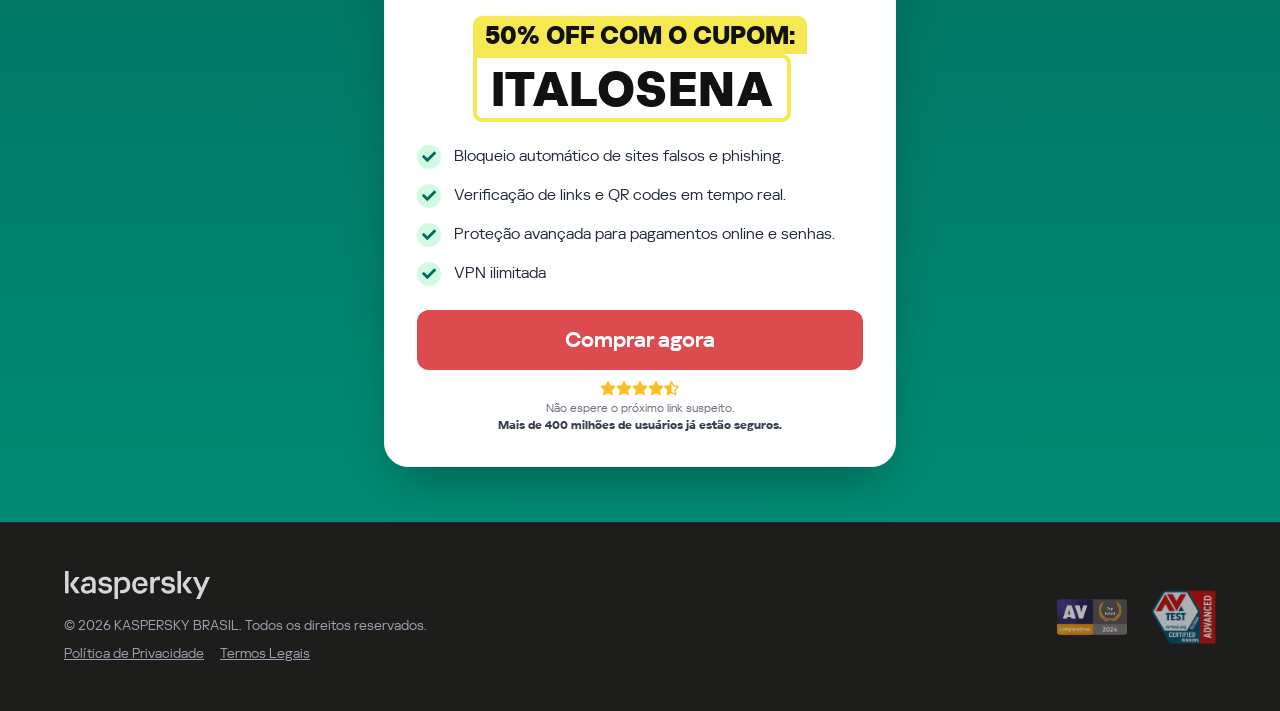
==== commit b861ffe8: "feat: adiciona verificação interativa e restaura áudio no fluxo da landing" ====
--- a/landing.html
+++ b/landing.html
@@ -5,45 +5,115 @@
     <meta name="viewport" content="width=device-width, initial-scale=1.0" />
     <meta
       name="description"
-      content="Alerta simulado de conscientizacao sobre QR Codes falsos e links maliciosos."
+      content="Proteja-se contra links maliciosos, QR Codes falsos e golpes online com Kaspersky Premium."
     />
-    <title>Voce quase foi hackeado</title>
+    <title>Você quase foi hackeado | Kaspersky</title>
     <link rel="icon" href="favicon.svg" type="image/svg+xml" />
     <link rel="alternate icon" href="favicon.ico" sizes="any" />
     <link rel="stylesheet" href="styles.css" />
   </head>
-  <body class="hack-body">
+  <body>
     <audio id="alert-audio" src="assets/Audio ITALO LP v2.MP3" preload="auto" playsinline></audio>
 
-    <main class="hack-frame">
-      <section class="hack-section" aria-labelledby="hack-title">
-        <div class="hack-container">
-          <div class="hack-alert-margin">
-            <div class="hack-alert-icon" aria-hidden="true">
-              <svg width="57" height="49" viewBox="0 0 57 49" fill="none" xmlns="http://www.w3.org/2000/svg">
-                <path d="M54.4688 42.0938C56.1562 45.0938 54 48.75 50.5312 48.75H5.625C2.15625 48.75 0 45 1.6875 42.0938L24.1875 3C25.875 0 30.2812 0.09375 31.9688 3L54.4688 42.0938ZM28.125 33.9375C25.6875 33.9375 23.8125 35.9062 23.8125 38.25C23.8125 40.6875 25.6875 42.5625 28.125 42.5625C30.4688 42.5625 32.4375 40.6875 32.4375 38.25C32.4375 35.9062 30.4688 33.9375 28.125 33.9375ZM24 18.4688L24.6562 31.2188C24.75 31.875 25.2188 32.25 25.7812 32.25H30.375C30.9375 32.25 31.4062 31.875 31.5 31.2188L32.1562 18.4688C32.25 17.8125 31.6875 17.25 31.0312 17.25H25.125C24.4688 17.25 23.9062 17.8125 24 18.4688Z" fill="#FF3B30"/>
-              </svg>
+    <header class="site-header">
+      <a class="brand-logo" href="#top" aria-label="Kaspersky — início">
+        <img src="assets/kaspersky-logo.svg" alt="Kaspersky" />
+      </a>
+    </header>
+
+    <main id="top">
+      <section class="scare-section" aria-labelledby="scare-title">
+        <div class="scare-content">
+          <div class="alert-icon" aria-hidden="true">
+            <svg viewBox="0 0 57 49" role="img">
+              <path d="M54.4688 42.0938C56.1562 45.0938 54 48.75 50.5312 48.75H5.625C2.15625 48.75 0 45 1.6875 42.0938L24.1875 3C25.875 0 30.2812 0.09375 31.9688 3L54.4688 42.0938ZM28.125 33.9375C25.6875 33.9375 23.8125 35.9062 23.8125 38.25C23.8125 40.6875 25.6875 42.5625 28.125 42.5625C30.4688 42.5625 32.4375 40.6875 32.4375 38.25C32.4375 35.9062 30.4688 33.9375 28.125 33.9375ZM24 18.4688L24.6562 31.2188C24.75 31.875 25.2188 32.25 25.7812 32.25H30.375C30.9375 32.25 31.4062 31.875 31.5 31.2188L32.1562 18.4688C32.25 17.8125 31.6875 17.25 31.0312 17.25H25.125C24.4688 17.25 23.9062 17.8125 24 18.4688Z" />
+            </svg>
+          </div>
+
+          <h1 id="scare-title">
+            Você quase foi
+            <strong>hackeado!</strong>
+          </h1>
+          <p class="scare-copy">
+            Cuidado com links e QR codes chamativos. Eles podem conter sites falsos para aplicar golpes.
+          </p>
+
+          <div class="scan-progress" aria-hidden="true"><span></span></div>
+          <p class="scan-status">Verificando dados comprometidos...</p>
+
+          <a class="scroll-indicator" href="#protection">
+            <span>Veja como se proteger</span>
+            <span aria-hidden="true">⌄</span>
+          </a>
+        </div>
+      </section>
+
+      <section class="protection-section" id="protection" aria-labelledby="protection-title">
+        <div class="protection-content">
+          <h2 id="protection-title">
+            Fique tranquilo!<br />
+            Com Kaspersky você está protegido<br />
+            de links maliciosos e sites falsos.
+          </h2>
+          <p>Nós interceptamos ameaças antes mesmo que a página carregue no seu navegador.</p>
+        </div>
+      </section>
+
+      <section class="offer-section" aria-labelledby="offer-title">
+        <article class="offer-card">
+          <div class="offer-card-header">
+            <img class="premium-icon" src="assets/kaspersky-premium.svg" alt="" />
+            <h3 id="offer-title">Kaspersky Premium</h3>
+            <p>Compatível com: Windows® | macOS® | Android™ | iOS®</p>
+          </div>
+
+          <div class="offer-card-body">
+            <div class="coupon" aria-label="Cupom de cinquenta por cento de desconto ITALOSENA">
+              <span>50% OFF COM O CUPOM:</span>
+              <strong>ITALOSENA</strong>
+            </div>
+
+            <ul class="benefit-list">
+              <li><span aria-hidden="true"><img src="assets/check.svg" alt="" /></span><p>Bloqueio automático de sites falsos e phishing.</p></li>
+              <li><span aria-hidden="true"><img src="assets/check.svg" alt="" /></span><p>Verificação de links e QR codes em tempo real.</p></li>
+              <li><span aria-hidden="true"><img src="assets/check.svg" alt="" /></span><p>Proteção avançada para pagamentos online e senhas.</p></li>
+              <li><span aria-hidden="true"><img src="assets/check.svg" alt="" /></span><p>VPN ilimitada</p></li>
+            </ul>
+
+            <a class="primary-button" href="https://kas.pr/h1my">Comprar agora</a>
+
+            <div class="social-proof">
+              <div class="stars" aria-label="Quatro estrelas e meia">
+                <img src="assets/stars.svg" alt="" />
+              </div>
+              <p>
+                Não espere o próximo link suspeito.<br />
+                <strong>Mais de 400 milhões de usuários já estão seguros.</strong>
+              </p>
             </div>
           </div>
-
-          <div class="hack-heading-margin">
-            <h1 id="hack-title">
-              Voc&ecirc; quase foi<br />
-              <span>hackeado!</span>
-            </h1>
-          </div>
-
-          <div class="hack-copy-margin">
-            <p>
-              Cuidado com links e QR codes chamativos. Eles podem conter sites
-              falsos para aplicar golpes.
-            </p>
-          </div>
-
-        </div>
+        </article>
       </section>
     </main>
 
-    <script src="script.js"></script>
+    <footer class="site-footer">
+      <div class="footer-content">
+        <div class="brand-copyright">
+          <img class="brand-logo footer-logo" src="assets/kaspersky-logo.svg" alt="Kaspersky" />
+          <p>© 2026 KASPERSKY BRASIL. Todos os direitos reservados.</p>
+          <nav aria-label="Links legais">
+            <a href="#">Política de Privacidade</a>
+            <a href="#">Termos Legais</a>
+          </nav>
+        </div>
+
+        <div class="awards" aria-label="Certificações">
+          <img src="assets/av-comparatives-2024.png" alt="AV-Comparatives Top Rated 2024" />
+          <img src="assets/av-test-2024.png" alt="AV-Test Advanced Certified Windows 2024" />
+        </div>
+      </div>
+    </footer>
+
+    <script src="script.js?v=20260706-robot-only"></script>
   </body>
 </html>
--- a/styles.css
+++ b/styles.css
@@ -1,16 +1,15 @@
 :root {
-  --heavy-metal: #1d1d1b;
-  --tropical-rain-forest: #006d5c;
-  --persian-green: #00a887;
-  --observatory: #009075;
-  --red-orange: #ff3b30;
-  --mischka: #d1d5db;
-  --humming-bird: #d1fae5;
-  --gray-chateau: #9ca3af;
-  --ebony-clay: #1f2937;
-  --athens-gray: #f3f4f6;
-  --pale-sky: #6b7280;
+  --black: #1d1d1b;
+  --dark: #111312;
+  --green: #006d5c;
+  --green-bright: #008c74;
+  --mint: #23d1ae;
+  --red: #ff3b30;
+  --button-red: #dc4c4f;
   --white: #ffffff;
+  --gray: #d1d5db;
+  --muted: #9ca3af;
+  --yellow: #f5e853;
 }
 
 @font-face {
@@ -23,16 +22,8 @@
 
 @font-face {
   font-family: "Kaspersky Sans Display";
-  src: url("fonts/kaspersky/kaspersky-sans-display-light.ttf") format("truetype");
-  font-weight: 300;
-  font-style: normal;
-  font-display: swap;
-}
-
-@font-face {
-  font-family: "Kaspersky Sans Display";
-  src: url("fonts/kaspersky/kaspersky-sans-display-medium.ttf") format("truetype");
-  font-weight: 500;
+  src: url("fonts/kaspersky/kaspersky-sans-display-semibold.ttf") format("truetype");
+  font-weight: 600;
   font-style: normal;
   font-display: swap;
 }
@@ -47,14 +38,6 @@
 
 @font-face {
   font-family: "Kaspersky Sans Display";
-  src: url("fonts/kaspersky/kaspersky-sans-display-semibold.ttf") format("truetype");
-  font-weight: 600;
-  font-style: normal;
-  font-display: swap;
-}
-
-@font-face {
-  font-family: "Kaspersky Sans Display";
   src: url("fonts/kaspersky/kaspersky-sans-display-extrabold.ttf") format("truetype");
   font-weight: 800;
   font-style: normal;
@@ -74,22 +57,11 @@
 }
 
 body {
+  min-width: 320px;
   margin: 0;
-  background: #444444;
+  overflow-x: hidden;
+  background: var(--black);
   color: var(--white);
-  font-family: "Kaspersky Sans Display", Montserrat, Inter, "Segoe UI", Arial, sans-serif;
-}
-
-.portal-body {
-  min-height: 100vh;
-  background: #ffffff;
-  font-family: "Kaspersky Sans Display", Inter, "Segoe UI", Arial, sans-serif;
-}
-
-.hack-body {
-  min-height: 100vh;
-  overflow-x: hidden;
-  background: var(--heavy-metal);
   font-family: "Kaspersky Sans Display", Arial, sans-serif;
 }
 
@@ -105,1482 +77,771 @@
   margin: 0;
 }
 
-.wifi-frame {
+.access-gate {
+  min-height: 100svh;
+  display: grid;
+  place-items: center;
+  padding: 32px;
+  background: #f3f4f6;
+  color: #1f2937;
+}
+
+.access-card {
+  width: min(100%, 448px);
+  height: 418px;
+  display: flex;
+  flex-direction: column;
+  align-items: center;
+  justify-content: flex-start;
+  padding: 32px 32px 80px;
+  border-radius: 12px;
+  background: #ffffff;
+  box-shadow:
+    0 4px 6px -4px rgba(0, 0, 0, 0.1),
+    0 10px 15px -3px rgba(0, 0, 0, 0.1);
+  text-align: center;
+}
+
+.access-link-icon {
+  width: 64px;
+  height: 64px;
+  display: grid;
+  place-items: center;
+  margin-bottom: 8px;
+  border-radius: 50%;
+  background: #dbeafe;
+}
+
+.access-link-icon img {
+  width: 32px;
+  height: 36px;
+}
+
+.access-card h1 {
+  height: 40px;
+  padding-top: 8px;
+  font-family: "Segoe UI Symbol", "Segoe UI", sans-serif;
+  font-size: 24px;
+  font-weight: 400;
+  line-height: 32px;
+}
+
+.access-card > p {
+  width: min(100%, 361px);
+  height: 40px;
+  margin-top: 8px;
+  color: #6b7280;
+  font-family: "Segoe UI Symbol", "Segoe UI", sans-serif;
+  font-size: 14px;
+  line-height: 20px;
+}
+
+.security-check {
+  width: 100%;
+  height: 90px;
+  display: grid;
+  grid-template-columns: 32px 1fr 62px;
+  align-items: center;
+  gap: 16px;
+  margin-top: 24px;
+  margin-bottom: 32px;
+  padding: 16px;
+  border: 1px solid #d1d5db;
+  border-radius: 4px;
+  background: #f9fafb;
+  color: #374151;
+  cursor: pointer;
+  text-align: left;
+  transition: border-color 160ms ease, background 160ms ease;
+}
+
+.security-check:hover,
+.security-check:focus-visible {
+  border-color: #93c5fd;
+  outline: none;
+}
+
+.security-checkbox {
+  width: 28px;
+  height: 28px;
+  display: grid;
+  place-items: center;
+  border: 2px solid #cbd5e1;
+  border-radius: 2px;
+  background: #ffffff;
+}
+
+.security-checkbox svg {
+  width: 20px;
+  height: 20px;
+  fill: none;
+  stroke: #ffffff;
+  stroke-linecap: round;
+  stroke-linejoin: round;
+  stroke-width: 2.5;
+  opacity: 0;
+}
+
+.security-label {
+  font-family: "Segoe UI Symbol", "Segoe UI", sans-serif;
+  font-size: 14px;
+  line-height: 20px;
+}
+
+.security-seal {
+  display: flex;
+  flex-direction: column;
+  align-items: center;
+  color: #60a5fa;
+  text-align: center;
+}
+
+.security-seal img {
+  width: 22px;
+  height: 32px;
+}
+
+.security-seal small {
+  margin-top: 4px;
+  color: #9ca3af;
+  font-family: "Segoe UI Symbol", "Segoe UI", sans-serif;
+  font-size: 8px;
+  font-weight: 400;
+  line-height: 12px;
+  letter-spacing: 0.4px;
+  text-transform: uppercase;
+}
+
+.security-check.is-confirmed {
+  border-color: #93c5fd;
+  background: #eff6ff;
+  cursor: default;
+}
+
+.security-check.is-confirmed .security-checkbox {
+  border-color: #2563eb;
+  background: #2563eb;
+}
+
+.security-check.is-confirmed .security-checkbox svg {
+  opacity: 1;
+}
+
+.site-header {
+  position: absolute;
+  z-index: 10;
+  top: 0;
+  left: 50%;
+  width: min(100%, 1920px);
+  padding: 40px 52px;
+  transform: translateX(-50%);
+}
+
+.brand-logo {
+  display: inline-block;
+  width: 207px;
+  height: 40px;
+  text-decoration: none;
+}
+
+.brand-logo img,
+img.brand-logo {
+  display: block;
+  width: 207px;
+  height: 40px;
+}
+
+.scare-section {
+  min-height: clamp(760px, 62.5vw, 1200px);
+  display: grid;
+  place-items: center;
+  padding: 150px 24px 90px;
+  background:
+    radial-gradient(circle at 50% 50%, rgba(255, 59, 48, 0.32) 0, rgba(255, 59, 48, 0.15) 32%, transparent 67%),
+    var(--black);
+}
+
+.scare-content {
+  width: min(100%, 768px);
+  display: flex;
+  flex-direction: column;
+  align-items: center;
+  text-align: center;
+}
+
+.alert-icon {
+  width: 96px;
+  height: 96px;
+  display: grid;
+  place-items: center;
+  margin-bottom: 32px;
+  border: 1px solid rgba(255, 59, 48, 0.6);
+  border-radius: 50%;
+  background: rgba(255, 59, 48, 0.2);
+}
+
+.alert-icon svg {
+  width: 54px;
+  height: 48px;
+  fill: var(--red);
+}
+
+.scare-content h1 {
+  max-width: 620px;
+  margin-bottom: 24px;
+  font-size: 60px;
+  font-weight: 800;
+  line-height: 1;
+  letter-spacing: -0.025em;
+  text-transform: uppercase;
+}
+
+.scare-content h1 strong {
+  display: block;
+  color: var(--red);
+}
+
+.scare-copy {
+  max-width: 610px;
+  margin-bottom: 48px;
+  color: var(--gray);
+  font-size: 24px;
+  font-weight: 400;
+  line-height: 1.35;
+}
+
+.scan-progress {
   position: relative;
-  isolation: isolate;
-  width: 100%;
-  min-height: 100vh;
+  width: min(100%, 448px);
+  height: 12px;
+  overflow: hidden;
+  border: 1px solid #374151;
+  border-radius: 999px;
+  background: #1f2937;
+}
+
+.scan-progress span {
+  position: absolute;
+  inset: 1px;
+  border-radius: inherit;
+  background: var(--mint);
+  transform-origin: left;
+  animation: scan-fill 2.4s ease-in-out infinite;
+}
+
+.scan-status {
+  margin-top: 12px;
+  color: var(--muted);
+  font-size: 14px;
+  font-weight: 600;
+  line-height: 20px;
+}
+
+.scroll-indicator {
+  display: flex;
+  flex-direction: column;
+  align-items: center;
+  gap: 8px;
+  margin-top: 78px;
+  color: rgba(255, 255, 255, 0.48);
+  font-size: 12px;
+  letter-spacing: 0.12em;
+  text-decoration: none;
+  text-transform: uppercase;
+}
+
+.scroll-indicator span:last-child {
+  font-size: 20px;
+  line-height: 12px;
+}
+
+.protection-section {
+  min-height: 500px;
+  display: grid;
+  place-items: center;
+  padding: 80px 24px;
+  background: linear-gradient(180deg, var(--black) 0%, #123a32 52%, var(--green) 100%);
+}
+
+.protection-content {
+  width: min(100%, 1000px);
+  text-align: center;
+}
+
+.protection-content h2 {
+  margin-bottom: 24px;
+  font-size: 48px;
+  font-weight: 700;
+  line-height: 1.23;
+  letter-spacing: -0.015em;
+}
+
+.protection-content p {
+  color: rgba(209, 250, 229, 0.82);
+  font-size: 24px;
+  font-weight: 400;
+  line-height: 1.35;
+}
+
+.offer-section {
+  min-height: 804px;
+  display: grid;
+  place-items: start center;
+  padding: 55px 24px;
+  background: linear-gradient(180deg, var(--green) 0%, var(--green-bright) 100%);
+}
+
+.offer-card {
+  width: min(100%, 512px);
+  overflow: hidden;
+  border: 1px solid #f3f4f6;
+  border-radius: 24px;
+  background: var(--white);
+  color: #111111;
+  box-shadow: 0 25px 50px -12px rgba(0, 0, 0, 0.28);
+}
+
+.offer-card-header {
+  min-height: 228px;
   display: flex;
   flex-direction: column;
   align-items: center;
   justify-content: center;
-  overflow: hidden;
-  padding: 366.25px 24px;
-  background:
-    linear-gradient(302.01deg, #1e3a8a 0%, #2563eb 33.33%, #0284c7 66.67%, #0ea5e9 100%),
-    #ffffff;
-}
-
-.wifi-blob {
-  position: absolute;
-  z-index: 0;
-  border-radius: 9999px;
-  filter: blur(32px);
-  pointer-events: none;
-}
-
-.wifi-blob-left {
-  left: -10%;
-  right: 96.67%;
-  top: -10%;
-  bottom: 88.67%;
-  background: rgba(255, 255, 255, 0.1);
-}
-
-.wifi-blob-right {
-  left: 93.33%;
-  right: -10%;
-  top: 83.33%;
-  bottom: -10%;
-  background: rgba(96, 165, 250, 0.2);
-}
-
-.wifi-main-card {
-  z-index: 2;
-  width: 400px;
-  max-width: 400px;
-  height: 467.5px;
-  display: flex;
-  flex-direction: column;
-  align-items: flex-start;
-  gap: 24px;
-}
-
-.wifi-brand {
-  width: 400px;
-  height: 32px;
-  display: flex;
-  flex-direction: row;
-  align-items: center;
-  justify-content: center;
-  gap: 8px;
-  filter: drop-shadow(0 2px 2px rgba(0, 0, 0, 0.06)) drop-shadow(0 4px 3px rgba(0, 0, 0, 0.07));
-}
-
-.wifi-brand-icon {
-  width: 24px;
-  height: 24px;
-  display: flex;
-  align-items: center;
-  justify-content: center;
-  flex: none;
-}
-
-.wifi-brand-icon svg {
-  width: 24px;
-  height: 24px;
-  display: block;
-}
-
-.wifi-brand strong,
-.wifi-brand span:last-child {
-  height: 32px;
-  display: flex;
-  align-items: center;
-  justify-content: center;
-  font-size: 24px;
-  line-height: 32px;
-  letter-spacing: 0.6px;
+  padding: 28px 32px 26px;
+  background: #087b69;
+  color: var(--white);
   text-align: center;
-}
-
-.wifi-brand strong {
-  width: 104px;
-  color: #ffffff;
-  font-weight: 700;
-}
-
-.wifi-brand span:last-child {
-  width: 52px;
-  color: #93c5fd;
-  font-weight: 300;
-}
-
-.wifi-login-card {
-  position: relative;
-  isolation: isolate;
-  width: 400px;
-  height: 411.5px;
-  display: flex;
-  flex-direction: column;
-  align-items: flex-start;
-  gap: 24px;
-  overflow: hidden;
-  padding: 40px;
-  border-radius: 32px;
-  background: #ffffff;
-  box-shadow: 0 20px 50px rgba(0, 0, 0, 0.3);
-}
-
-.wifi-card-strip {
-  position: absolute;
-  z-index: 0;
-  top: 0;
-  left: 0;
-  right: 0;
-  height: 8px;
-  background: linear-gradient(90deg, #2563eb 0%, #22d3ee 100%);
-}
-
-.wifi-icon-area {
-  position: relative;
-  z-index: 1;
-  isolation: isolate;
-  width: 320px;
-  height: 80px;
-  display: flex;
-  flex-direction: row;
-  align-items: flex-start;
-  justify-content: center;
-}
-
-.wifi-pulse {
-  position: absolute;
-  z-index: 0;
-  left: -80px;
-  right: -80px;
-  top: -20px;
-  bottom: -20px;
-  border-radius: 9999px;
-  background: #dbeafe;
-  opacity: 0.5;
-}
-
-.wifi-icon {
-  z-index: 1;
-  width: 80px;
-  height: 80px;
-  display: flex;
-  align-items: center;
-  justify-content: center;
-  border: 4px solid #ffffff;
-  border-radius: 9999px;
-  background: #eff6ff;
-  box-shadow: 0 1px 2px rgba(0, 0, 0, 0.05);
-}
-
-.wifi-icon svg {
-  width: 46px;
-  height: 35px;
-  display: block;
-}
-
-.wifi-copy {
-  z-index: 2;
-  width: 320px;
-  height: 96px;
-  display: flex;
-  flex-direction: column;
-  align-items: flex-start;
-  gap: 8px;
-  padding: 0 0 16px;
-}
-
-.wifi-copy h1 {
-  width: 320px;
-  height: 32px;
-  display: flex;
-  align-items: center;
-  justify-content: center;
-  color: #1f2937;
-  font-size: 24px;
-  line-height: 32px;
-  font-weight: 800;
-  text-align: center;
-}
-
-.wifi-copy p {
-  width: 320px;
-  height: 40px;
-  display: flex;
-  align-items: center;
-  justify-content: center;
-  padding: 0 8px;
-  color: #6b7280;
-  font-size: 14px;
-  line-height: 20px;
-  font-weight: 500;
-  text-align: center;
-}
-
-.wifi-access-button {
-  position: relative;
-  z-index: 3;
-  isolation: isolate;
-  width: 320px;
-  height: 56px;
-  display: flex;
-  flex-direction: row;
-  align-items: center;
-  justify-content: center;
-  gap: 8px;
-  padding: 16px 0;
-  border-radius: 12px;
-  background: #2563eb;
-  color: #ffffff;
-  text-decoration: none;
-  box-shadow: 0 10px 15px -3px rgba(59, 130, 246, 0.3), 0 4px 6px -4px rgba(59, 130, 246, 0.3);
-}
-
-.wifi-access-button:hover {
-  background: #1e3a8a;
-}
-
-.wifi-access-button span:first-child {
-  width: 213px;
-  height: 24px;
-  display: flex;
-  align-items: center;
-  justify-content: center;
-  font-size: 16px;
-  line-height: 24px;
-  font-weight: 700;
-  text-align: center;
-}
-
-.wifi-access-button span:last-child {
-  width: 14px;
-  height: 16px;
-  display: flex;
-  align-items: center;
-  justify-content: center;
-  font-size: 24px;
-  line-height: 16px;
-  font-weight: 900;
-}
-
-.wifi-terms {
-  z-index: 4;
-  width: 320px;
-  height: 27.5px;
-  color: #9ca3af;
-  font-size: 11px;
-  line-height: 14px;
-  font-weight: 400;
-  text-align: center;
-}
-
-.wifi-terms a {
-  color: #3b82f6;
-  text-decoration: none;
-}
-
-.wifi-terms a:hover {
-  text-decoration: underline;
-}
-
-.sound-prompt {
-  position: fixed;
-  right: 24px;
-  bottom: 24px;
-  z-index: 20;
-  min-height: 48px;
-  padding: 0 18px;
-  border: 0;
-  border-radius: 12px;
-  background: var(--persian-green);
-  color: var(--white);
-  font-weight: 700;
-  cursor: pointer;
-  box-shadow: 0 10px 20px rgba(0, 168, 135, 0.3);
-}
-
-.hack-frame {
-  position: relative;
-  width: 100%;
-  min-height: 100vh;
-  overflow: hidden;
-  background: linear-gradient(0deg, var(--heavy-metal), var(--heavy-metal)), #ffffff;
-}
-
-.hack-section {
-  position: relative;
-  width: 100%;
-  min-height: 100vh;
-  height: 1200px;
-  display: flex;
-  flex-direction: column;
-  align-items: center;
-  justify-content: center;
-  padding: 280px 16px;
-  background: radial-gradient(58.96% 94.34% at 50% 50%, rgba(255, 59, 48, 0.15) 0%, var(--heavy-metal) 70%);
-}
-
-.hack-container {
-  width: 768px;
-  max-width: 768px;
-  height: 640px;
-  display: flex;
-  flex-direction: column;
-  align-items: center;
-  padding: 80px 0 0;
-}
-
-.hack-alert-margin {
-  width: 96px;
-  height: 128px;
-  display: flex;
-  flex-direction: column;
-  align-items: flex-start;
-  padding: 0 0 32px;
-}
-
-.hack-alert-icon {
-  width: 96px;
-  height: 96px;
-  display: flex;
-  align-items: center;
-  justify-content: center;
-  border: 1px solid rgba(255, 59, 48, 0.5);
-  border-radius: 9999px;
-  background: rgba(255, 59, 48, 0.2);
-}
-
-.hack-alert-icon svg {
-  width: 57px;
-  height: 49px;
-  display: block;
-}
-
-.hack-heading-margin {
-  width: 727.45px;
-  height: 144px;
-  display: flex;
-  flex-direction: column;
-  align-items: flex-start;
-  padding: 0 0 24px;
-}
-
-.hack-heading-margin h1 {
-  width: 727.45px;
-  height: 120px;
-  display: flex;
-  flex-direction: column;
-  align-items: center;
-  justify-content: center;
-  padding: 0 118.23px 0 118.22px;
-  color: var(--white);
-  font-size: 60px;
-  line-height: 60px;
-  font-weight: 800;
-  letter-spacing: -1.5px;
-  text-align: center;
-  text-transform: uppercase;
-}
-
-.hack-heading-margin span {
-  color: var(--red-orange);
-}
-
-.hack-copy-margin {
-  width: 598.04px;
-  max-width: 672px;
-  height: 112px;
-  display: flex;
-  flex-direction: column;
-  align-items: flex-start;
-  padding: 0 0 48px;
-}
-
-.hack-copy-margin p {
-  width: 598.04px;
-  max-width: 672px;
-  height: 64px;
-  display: flex;
-  align-items: center;
-  justify-content: center;
-  padding: 0 4.52px;
-  color: var(--mischka);
-  font-size: 24px;
-  line-height: 32px;
-  font-weight: 500;
-  text-align: center;
-}
-
-.figma-page {
-  position: relative;
-  width: min(100%, 1920px);
-  min-height: 2693px;
-  margin: 0 auto;
-  overflow: hidden;
-  background: linear-gradient(0deg, var(--heavy-metal), var(--heavy-metal)), #ffffff;
-}
-
-.site-header {
-  position: absolute;
-  z-index: 5;
-  top: 0;
-  left: 0;
-  width: 1920px;
-  height: 104px;
-  display: flex;
-  align-items: flex-start;
-  padding: 40px 24px 24px 52px;
-}
-
-.brand-logo {
-  display: inline-flex;
-  align-items: center;
-  color: var(--white);
-  text-decoration: none;
-  font-weight: 800;
-  line-height: 1;
-  letter-spacing: -0.04em;
-}
-
-.brand-logo-large {
-  width: 207px;
-  height: 40px;
-  font-size: 42px;
-}
-
-.scare-section {
-  position: absolute;
-  top: 0;
-  left: 0;
-  right: 0;
-  height: 1200px;
-  min-height: 1200px;
-  display: flex;
-  flex-direction: column;
-  justify-content: center;
-  align-items: center;
-  padding: 280px 16px;
-  background: radial-gradient(58.96% 94.34% at 50% 50%, rgba(255, 59, 48, 0.15) 0%, var(--heavy-metal) 70%);
-}
-
-.scare-container {
-  width: 768px;
-  max-width: 768px;
-  height: 640px;
-  display: flex;
-  flex-direction: column;
-  align-items: center;
-  padding: 80px 0 0;
-}
-
-.alert-margin {
-  width: 96px;
-  height: 128px;
-  display: flex;
-  flex-direction: column;
-  align-items: flex-start;
-  padding: 0 0 32px;
-}
-
-.alert-icon {
-  width: 96px;
-  height: 96px;
-  display: flex;
-  align-items: center;
-  justify-content: center;
-  border: 1px solid rgba(255, 59, 48, 0.5);
-  border-radius: 9999px;
-  background: rgba(255, 59, 48, 0.2);
-}
-
-.alert-icon span {
-  width: 54px;
-  height: 48px;
-  display: flex;
-  align-items: center;
-  justify-content: center;
-  color: var(--red-orange);
-  font-size: 48px;
-  line-height: 48px;
-  font-weight: 900;
-}
-
-.scare-heading-margin {
-  width: 727.45px;
-  height: 144px;
-  display: flex;
-  flex-direction: column;
-  align-items: flex-start;
-  padding: 0 0 24px;
-}
-
-.scare-heading-margin h1 {
-  width: 727.45px;
-  height: 120px;
-  display: flex;
-  align-items: center;
-  justify-content: center;
-  padding: 0 118.23px 0 118.22px;
-  color: var(--white);
-  font-size: 60px;
-  line-height: 60px;
-  font-weight: 800;
-  letter-spacing: -1.5px;
-  text-align: center;
-  text-transform: uppercase;
-}
-
-.scare-copy-margin {
-  width: 598.04px;
-  max-width: 672px;
-  height: 112px;
-  display: flex;
-  flex-direction: column;
-  align-items: flex-start;
-  padding: 0 0 48px;
-}
-
-.scare-copy-margin p {
-  width: 598.04px;
-  max-width: 672px;
-  height: 64px;
-  display: flex;
-  align-items: center;
-  justify-content: center;
-  padding: 0 4.52px;
-  color: var(--mischka);
-  font-size: 24px;
-  line-height: 32px;
-  font-weight: 500;
-  text-align: center;
-}
-
-.scan-progress-margin {
-  width: 448px;
-  max-width: 448px;
-  height: 28px;
-  display: flex;
-  flex-direction: column;
-  align-items: flex-start;
-  padding: 0 0 16px;
-}
-
-.scan-progress {
-  position: relative;
-  width: 448px;
-  max-width: 448px;
-  height: 12px;
-  overflow: hidden;
-  border: 1px solid #374151;
-  border-radius: 9999px;
-  background: var(--ebony-clay);
-}
-
-.scan-progress span {
-  position: absolute;
-  top: 1px;
-  left: 1px;
-  right: 1px;
-  height: 10px;
-  display: block;
-  border-radius: 9999px;
-  background: var(--persian-green);
-  animation: scanFill 1.8s ease-in-out infinite alternate;
-}
-
-.scan-status {
-  width: 231px;
-  height: 20px;
-  display: flex;
-  align-items: center;
-  justify-content: center;
-  color: var(--gray-chateau);
-  font-size: 14px;
-  line-height: 20px;
-  font-weight: 600;
-  text-align: center;
-}
-
-.scroll-indicator {
-  width: 172px;
-  height: 128px;
-  display: flex;
-  flex-direction: column;
-  align-items: center;
-  gap: 11px;
-  padding: 80px 0 5px;
-  color: var(--white);
-  opacity: 0.5;
-  text-decoration: none;
-}
-
-.scroll-indicator span:first-child {
-  width: 172px;
-  height: 16px;
-  display: flex;
-  align-items: center;
-  justify-content: center;
-  font-size: 12px;
-  line-height: 16px;
-  font-weight: 400;
-  letter-spacing: 1.2px;
-  text-align: center;
-  text-transform: uppercase;
-}
-
-.scroll-indicator span:last-child {
-  width: 14px;
-  height: 16px;
-  display: flex;
-  align-items: center;
-  justify-content: center;
-  font-size: 16px;
-  line-height: 16px;
-  font-weight: 900;
-}
-
-.protection-section {
-  position: absolute;
-  top: 1200.5px;
-  left: -0.5px;
-  right: -0.5px;
-  height: 500px;
-  display: flex;
-  flex-direction: column;
-  align-items: center;
-  padding: 96px 16px;
-  background: linear-gradient(180deg, var(--heavy-metal) 0%, var(--tropical-rain-forest) 100%);
-}
-
-.protection-container {
-  width: 896px;
-  min-width: 896px;
-  max-width: 896px;
-  height: 237px;
-  display: flex;
-  flex-direction: column;
-  align-items: center;
-  gap: 24px;
-}
-
-.protection-container h2 {
-  width: 896px;
-  height: 185px;
-  display: flex;
-  align-items: center;
-  justify-content: center;
-  padding: 8px 0 0;
-  color: var(--white);
-  font-size: 48px;
-  line-height: 59px;
-  font-weight: 700;
-  text-align: center;
-}
-
-.protection-container p {
-  width: 898px;
-  height: 28px;
-  display: flex;
-  align-items: center;
-  justify-content: center;
-  color: rgba(209, 250, 229, 0.8);
-  font-size: 24px;
-  line-height: 28px;
-  font-weight: 500;
-  text-align: center;
-}
-
-.offer-section {
-  position: absolute;
-  top: 1700px;
-  left: 0;
-  right: 0;
-  height: 804px;
-  display: flex;
-  flex-direction: row;
-  justify-content: center;
-  align-items: flex-start;
-  padding: 55px 975px 55px 16px;
-  background: url("assets/1440626fddcf5283de2e2c8c2785dd1e163be92a.jpg") center / cover no-repeat;
-}
-
-.offer-card {
-  width: 512px;
-  max-width: 512px;
-  height: 694px;
-  display: flex;
-  flex-direction: column;
-  align-items: flex-start;
-  overflow: hidden;
-  border: 1px solid var(--athens-gray);
-  border-radius: 24px;
-  background: var(--white);
-  box-shadow: 0 25px 50px -12px rgba(0, 0, 0, 0.25);
-  isolation: isolate;
-}
-
-.offer-card-header {
-  z-index: 1;
-  width: 510px;
-  height: 260px;
-  display: flex;
-  flex-direction: column;
-  align-items: flex-start;
-  gap: 8px;
-  padding: 32px;
-  background: var(--tropical-rain-forest);
-}
-
-.offer-title-block {
-  width: 446px;
-  height: 132px;
-  display: flex;
-  flex-direction: column;
-  align-items: center;
 }
 
 .premium-icon {
   width: 76px;
   height: 85px;
-  object-fit: contain;
-}
-
-.offer-title-block h3 {
-  width: 217px;
-  height: 32px;
-  display: flex;
-  align-items: center;
-  justify-content: center;
-  margin-top: 15px;
-  color: var(--white);
+  display: block;
+}
+
+.offer-card-header h3 {
+  margin-top: 10px;
   font-size: 24px;
+  font-weight: 600;
   line-height: 32px;
-  font-weight: 600;
-  text-align: center;
 }
 
 .offer-card-header p {
-  width: 446px;
-  height: 24px;
-  display: flex;
-  align-items: center;
-  justify-content: center;
-  color: var(--humming-bird);
-  font-size: 16px;
-  line-height: 24px;
-  font-weight: 400;
-  text-align: center;
+  margin-top: 4px;
+  color: #d1fae5;
+  font-size: 14px;
+  line-height: 20px;
 }
 
 .offer-card-body {
-  z-index: 0;
-  width: 510px;
-  height: 420px;
+  min-height: 464px;
+  display: flex;
+  flex-direction: column;
+  padding: 32px;
+}
+
+.coupon {
+  align-self: center;
   display: flex;
   flex-direction: column;
   align-items: flex-start;
-  gap: 16px;
-  padding: 32px;
+  margin-bottom: 22px;
+  font-weight: 800;
+  text-transform: uppercase;
+}
+
+.coupon span {
+  display: table;
+  padding: 5px 12px 3px;
+  border-radius: 9px 9px 0 0;
+  background: var(--yellow);
+  font-size: 25px;
+  line-height: 30px;
+}
+
+.coupon strong {
+  display: block;
+  padding: 7px 14px 4px;
+  border: 4px solid var(--yellow);
+  border-radius: 0 9px 9px 9px;
+  font-size: 49px;
+  font-weight: 800;
+  line-height: 1;
+  letter-spacing: 0.01em;
 }
 
 .benefit-list {
-  width: 446px;
-  height: 202px;
   display: flex;
   flex-direction: column;
+  gap: 14px;
+  margin: 0 0 24px;
+  padding: 0;
+  list-style: none;
+}
+
+.benefit-list li {
+  display: flex;
   align-items: flex-start;
-  gap: 20px;
-  margin: 0;
-  padding: 0 0 16px;
-  list-style: none;
-}
-
-.benefit-list li {
-  width: 446px;
-  min-height: 26px;
-  display: flex;
-  flex-direction: row;
-  align-items: flex-start;
-  gap: 16px;
-}
-
-.benefit-list span {
+  gap: 13px;
+}
+
+.benefit-list li > span {
+  flex: 0 0 24px;
   width: 24px;
   height: 24px;
-  display: flex;
-  align-items: center;
-  justify-content: center;
-  margin-top: 2px;
-  border-radius: 9999px;
-  background: var(--humming-bird);
-  color: var(--tropical-rain-forest);
+  display: grid;
+  place-items: center;
+  margin-top: 1px;
+  border-radius: 50%;
+  background: #d1fae5;
+  color: var(--green);
   font-size: 14px;
-  line-height: 20px;
-  font-weight: 900;
+  font-weight: 800;
+}
+
+.benefit-list li > span img {
+  width: 15px;
+  height: 20px;
 }
 
 .benefit-list p {
-  display: flex;
-  align-items: center;
-  color: var(--ebony-clay);
+  color: #1f2937;
   font-size: 16px;
+  font-weight: 500;
   line-height: 24px;
-  font-weight: 500;
 }
 
 .primary-button {
-  width: 446px;
-  height: 60px;
-  display: flex;
-  align-items: center;
-  justify-content: center;
-  padding: 16px 0;
+  min-height: 60px;
+  display: grid;
+  place-items: center;
   border-radius: 12px;
-  background: var(--persian-green);
+  background: var(--button-red);
   color: var(--white);
-  text-align: center;
+  font-size: 22px;
+  font-weight: 600;
+  line-height: 1.2;
   text-decoration: none;
-  font-size: 18px;
-  line-height: 28px;
-  font-weight: 700;
-}
-
-.primary-button:hover {
-  background: var(--observatory);
-  box-shadow: 0 10px 20px rgba(0, 168, 135, 0.3);
+  transition: transform 160ms ease, background 160ms ease, box-shadow 160ms ease;
+}
+
+.primary-button:hover,
+.primary-button:focus-visible {
+  background: #c84043;
+  box-shadow: 0 10px 22px rgba(220, 76, 79, 0.3);
+  transform: translateY(-1px);
 }
 
 .social-proof {
-  width: 446px;
-  height: 62px;
   display: flex;
   flex-direction: column;
   align-items: center;
-  gap: 8px;
+  margin-top: 11px;
+  text-align: center;
 }
 
 .stars {
-  width: 79px;
-  height: 14px;
+  width: 80px;
+  height: 15px;
+}
+
+.stars img {
+  display: block;
+  width: 80px;
+  height: 15px;
+}
+
+.social-proof p {
+  margin-top: 4px;
+  color: #6b7280;
+  font-size: 12px;
+  line-height: 17px;
+}
+
+.social-proof strong {
+  color: #374151;
+  font-weight: 700;
+}
+
+.site-footer {
+  min-height: 189px;
+  display: grid;
+  place-items: center;
+  padding: 42px 48px;
+  border-top: 1px solid #1f2937;
+  background: var(--black);
+}
+
+.footer-content {
+  width: min(100%, 1152px);
   display: flex;
   align-items: center;
-  justify-content: center;
-  overflow: hidden;
-  color: #fbbf24;
-  font-size: 14px;
-  line-height: 14px;
-  font-weight: 900;
-  letter-spacing: 0;
-}
-
-.social-proof p {
-  width: 367px;
-  height: 40px;
-  display: flex;
-  align-items: center;
-  justify-content: center;
-  color: var(--pale-sky);
-  font-size: 14px;
-  line-height: 20px;
-  font-weight: 400;
-  text-align: center;
-}
-
-.site-footer {
-  position: absolute;
-  top: 2504px;
-  left: 0;
-  right: 0;
-  height: 189px;
-  display: flex;
-  flex-direction: column;
-  align-items: flex-start;
-  padding: 48px 385px 48px 384px;
-  border-top: 1px solid var(--ebony-clay);
-  background: var(--heavy-metal);
-}
-
-.footer-container {
-  width: 1151px;
-  max-width: 1152px;
-  height: 92px;
-  display: flex;
-  flex-direction: row;
-  align-items: center;
-  gap: 623.85px;
-}
-
-.brand-copyright {
-  width: 358px;
-  height: 92px;
-  display: flex;
-  flex-direction: column;
-  align-items: flex-start;
-}
-
-.brand-logo-footer {
+  justify-content: space-between;
+  gap: 48px;
+}
+
+img.brand-logo.footer-logo {
   width: 147px;
   height: 28px;
   margin-bottom: 16px;
-  opacity: 0.8;
-  font-size: 30px;
-}
-
-.brand-copyright p {
-  width: 358px;
-  height: 20px;
-  display: flex;
-  align-items: center;
-  color: var(--gray-chateau);
+  opacity: 0.82;
+}
+
+.brand-copyright p,
+.brand-copyright nav a {
+  color: var(--muted);
   font-size: 14px;
   line-height: 20px;
-  font-weight: 400;
 }
 
 .brand-copyright nav {
-  width: 242px;
-  height: 28px;
-  display: flex;
-  align-items: flex-start;
+  display: flex;
   gap: 16px;
-  padding: 8px 0 0;
-}
-
-.brand-copyright nav a {
-  color: var(--gray-chateau);
-  font-size: 14px;
-  line-height: 20px;
-  font-weight: 400;
-  text-decoration: underline;
+  margin-top: 8px;
 }
 
 .brand-copyright nav a:hover {
-  color: var(--persian-green);
+  color: var(--mint);
 }
 
 .awards {
-  width: 143px;
-  height: 55px;
-  display: flex;
-  flex-direction: row;
-  align-items: flex-start;
+  display: flex;
+  align-items: center;
   gap: 24px;
-  opacity: 0.6;
-}
-
-.awards div {
-  height: 55px;
-  display: flex;
-  flex-direction: column;
-  align-items: center;
-}
-
-.awards span {
-  height: 40px;
-  display: flex;
-  align-items: center;
-  padding: 0 0 4px;
-  color: var(--white);
-  font-size: 30px;
-  line-height: 36px;
-  font-weight: 900;
-}
-
-.awards strong {
-  height: 15px;
-  display: flex;
-  align-items: center;
-  color: var(--white);
-  font-family: Montserrat, Arial, sans-serif;
-  font-size: 10px;
-  line-height: 15px;
-  font-weight: 700;
-  letter-spacing: 1px;
-}
-
-@keyframes scanFill {
-  from {
-    right: 220px;
-  }
-
-  to {
-    right: 1px;
+  opacity: 0.68;
+}
+
+.awards img:first-child {
+  width: 70px;
+  height: 36px;
+}
+
+.awards img:last-child {
+  width: 65px;
+  height: 54px;
+}
+
+@keyframes scan-fill {
+  0% {
+    transform: scaleX(0.12);
+  }
+
+  70%,
+  100% {
+    transform: scaleX(1);
   }
 }
 
 @media (max-width: 900px) {
-  .hack-section {
-    height: 100vh;
+  .site-header {
+    padding: 28px 24px;
+  }
+
+  .brand-logo {
+    width: 166px;
+    height: 32px;
+  }
+
+  .brand-logo img {
+    width: 166px;
+    height: 32px;
+  }
+
+  .scare-section {
     min-height: 760px;
-    padding: 126px 16px 80px;
-  }
-
-  .hack-container {
-    width: 100%;
-    max-width: 390px;
+    padding: 120px 20px 70px;
+  }
+
+  .scare-content h1 {
+    font-size: clamp(40px, 9vw, 52px);
+  }
+
+  .scare-copy {
+    max-width: 540px;
+    font-size: 20px;
+  }
+
+  .scroll-indicator {
+    margin-top: 62px;
+  }
+
+  .protection-section {
+    min-height: 430px;
+    padding: 70px 24px;
+  }
+
+  .protection-content h2 {
+    font-size: clamp(32px, 6vw, 42px);
+  }
+
+  .protection-content p {
+    font-size: 18px;
+  }
+
+  .offer-section {
+    min-height: 0;
+    padding: 56px 20px;
+  }
+}
+
+@media (max-width: 560px) {
+  .access-gate {
+    padding: 20px;
+  }
+
+  .access-card {
     height: auto;
-    padding: 88px 0 0;
-  }
-
-  .hack-alert-margin {
-    width: 72px;
-    height: 100px;
-    padding-bottom: 28px;
-  }
-
-  .hack-alert-icon {
-    width: 72px;
-    height: 72px;
-  }
-
-  .hack-heading-margin,
-  .hack-heading-margin h1,
-  .hack-copy-margin,
-  .hack-copy-margin p {
-    width: 100%;
-  }
-
-  .hack-heading-margin {
-    height: auto;
-  }
-
-  .hack-heading-margin h1 {
-    height: auto;
-    padding: 0;
-    font-size: 46px;
-    line-height: 46px;
-  }
-
-  .hack-copy-margin {
-    height: auto;
-    padding-bottom: 42px;
-  }
-
-  .hack-copy-margin p {
-    height: auto;
-    padding: 0;
-    font-size: 19px;
-    line-height: 28px;
-  }
-
-  .figma-page {
-    width: 100%;
-    min-height: 2290px;
-  }
-
-  .site-header {
-    width: 100%;
-    height: 84px;
-    padding: 28px 20px;
-  }
-
-  .brand-logo-large {
-    width: auto;
-    height: auto;
-    font-size: 25px;
+    min-height: 390px;
+    padding: 28px 22px;
+  }
+
+  .access-link-icon {
+    margin-bottom: 22px;
+  }
+
+  .access-card h1 {
+    font-size: 23px;
+  }
+
+  .security-check {
+    grid-template-columns: 28px 1fr 54px;
+    gap: 12px;
+    padding-inline: 12px;
+  }
+
+  .security-checkbox {
+    width: 26px;
+    height: 26px;
+  }
+
+  .security-label {
+    font-size: 13px;
   }
 
   .scare-section {
-    position: relative;
-    height: 760px;
-    min-height: 760px;
-    padding: 126px 16px 80px;
-  }
-
-  .scare-container {
-    width: 100%;
-    max-width: 390px;
-    height: auto;
-    padding: 88px 0 0;
-  }
-
-  .alert-margin {
-    width: 72px;
-    height: 100px;
-    padding-bottom: 28px;
+    min-height: 100svh;
+    padding: 108px 18px 54px;
   }
 
   .alert-icon {
     width: 72px;
     height: 72px;
-  }
-
-  .alert-icon span {
-    font-size: 36px;
-  }
-
-  .scare-heading-margin,
-  .scare-heading-margin h1,
-  .scare-copy-margin,
-  .scare-copy-margin p {
-    width: 100%;
-  }
-
-  .scare-heading-margin {
-    height: auto;
-  }
-
-  .scare-heading-margin h1 {
-    height: auto;
-    padding: 0;
-    font-size: 46px;
-    line-height: 46px;
-  }
-
-  .scare-copy-margin {
-    height: auto;
-    padding-bottom: 42px;
-  }
-
-  .scare-copy-margin p {
-    height: auto;
-    padding: 0;
+    margin-bottom: 28px;
+  }
+
+  .alert-icon svg {
+    width: 42px;
+    height: 37px;
+  }
+
+  .scare-content h1 {
+    margin-bottom: 20px;
+    font-size: clamp(36px, 11vw, 46px);
+    line-height: 0.98;
+  }
+
+  .scare-copy {
+    margin-bottom: 38px;
+    font-size: 18px;
+    line-height: 1.45;
+  }
+
+  .scan-progress {
+    width: min(100%, 340px);
+  }
+
+  .scan-status {
+    font-size: 12px;
+  }
+
+  .scroll-indicator {
+    margin-top: 54px;
+    font-size: 11px;
+  }
+
+  .protection-section {
+    min-height: 390px;
+    padding: 66px 20px;
+  }
+
+  .protection-content h2 {
+    font-size: 30px;
+    line-height: 1.2;
+  }
+
+  .protection-content h2 br {
+    display: none;
+  }
+
+  .protection-content p {
+    font-size: 17px;
+    line-height: 1.45;
+  }
+
+  .offer-card {
+    border-radius: 18px;
+  }
+
+  .offer-card-header {
+    min-height: 218px;
+    padding: 26px 20px;
+  }
+
+  .offer-card-header h3 {
+    font-size: 22px;
+  }
+
+  .offer-card-header p {
+    font-size: 12px;
+  }
+
+  .offer-card-body {
+    min-height: 0;
+    padding: 26px 22px 28px;
+  }
+
+  .coupon span {
+    padding-inline: 9px;
+    font-size: clamp(18px, 6vw, 24px);
+    line-height: 28px;
+  }
+
+  .coupon strong {
+    padding-inline: 10px;
+    font-size: clamp(36px, 12.5vw, 48px);
+  }
+
+  .benefit-list p {
+    font-size: 15px;
+    line-height: 22px;
+  }
+
+  .primary-button {
     font-size: 19px;
-    line-height: 28px;
-  }
-
-  .scan-progress-margin,
-  .scan-progress {
-    width: 100%;
-    max-width: 340px;
-  }
-
-  .protection-section {
-    position: relative;
-    top: auto;
-    left: auto;
-    right: auto;
-    height: 430px;
-    padding: 80px 20px;
-  }
-
-  .protection-container,
-  .protection-container h2,
-  .protection-container p {
-    width: 100%;
-    min-width: 0;
-    max-width: 390px;
-  }
-
-  .protection-container {
-    height: auto;
-  }
-
-  .protection-container h2 {
-    height: auto;
-    font-size: 33px;
-    line-height: 41px;
-  }
-
-  .protection-container p {
-    height: auto;
-    font-size: 17px;
-    line-height: 25px;
-  }
-
-  .offer-section {
-    position: relative;
-    top: auto;
-    height: 910px;
-    justify-content: center;
-    padding: 360px 20px 36px;
-    background-position: 58% top;
-    background-size: auto 420px;
-    background-color: var(--heavy-metal);
-  }
-
-  .offer-card,
-  .offer-card-header,
-  .offer-card-body,
-  .offer-title-block,
-  .offer-card-header p,
-  .benefit-list,
-  .benefit-list li,
-  .primary-button,
-  .social-proof {
-    width: 100%;
-    max-width: 512px;
-  }
-
-  .offer-card {
-    height: auto;
-  }
-
-  .offer-card-header {
-    height: auto;
-  }
-
-  .offer-card-body {
-    height: auto;
-  }
-
-  .benefit-list {
-    height: auto;
   }
 
   .site-footer {
-    position: relative;
-    top: auto;
-    height: auto;
-    padding: 38px 24px;
-  }
-
-  .footer-container {
-    width: 100%;
-    height: auto;
+    padding: 40px 24px;
+  }
+
+  .footer-content {
     flex-direction: column;
     align-items: flex-start;
     gap: 30px;
   }
-}
-
-@media (max-width: 460px) {
-  .wifi-frame {
-    min-height: 100vh;
-    justify-content: center;
-    padding: 32px 20px;
-  }
-
-  .wifi-main-card,
-  .wifi-brand,
-  .wifi-login-card,
-  .wifi-icon-area,
-  .wifi-copy,
-  .wifi-copy h1,
-  .wifi-copy p,
-  .wifi-access-button,
-  .wifi-terms {
-    width: 100%;
-  }
-
-  .wifi-main-card {
-    height: auto;
-    max-width: 400px;
-    gap: 20px;
-  }
-
-  .wifi-login-card {
-    height: auto;
-    gap: 22px;
-    padding: 36px 28px;
-  }
-
-  .wifi-icon-area {
-    height: 72px;
-  }
-
-  .wifi-icon {
-    width: 72px;
-    height: 72px;
-  }
-
-  .wifi-icon svg {
-    width: 42px;
-    height: 32px;
-  }
-
-  .wifi-copy {
-    height: auto;
-  }
-
-  .wifi-copy p {
-    height: auto;
-  }
-
-  .wifi-access-button {
-    min-height: 56px;
-    height: auto;
-    padding: 16px 12px;
-  }
-
-  .wifi-terms {
-    height: auto;
-  }
-
-  .hack-section {
-    min-height: 100vh;
-    padding: 72px 18px;
-  }
-
-  .hack-container {
-    justify-content: center;
-    max-width: 350px;
-    min-height: calc(100vh - 144px);
-    padding: 0;
-  }
-
-  .hack-alert-margin {
-    width: 72px;
-    height: 92px;
-    padding-bottom: 20px;
-  }
-
-  .hack-alert-icon {
-    width: 72px;
-    height: 72px;
-  }
-
-  .hack-alert-icon svg {
-    width: 44px;
-    height: 38px;
-  }
-
-  .hack-copy-margin {
-    padding-bottom: 0;
-  }
-
-  .scare-heading-margin h1 {
-    font-size: 38px;
-    line-height: 40px;
-  }
-
-  .hack-heading-margin h1 {
-    font-size: 38px;
-    line-height: 40px;
-  }
-
-  .offer-card-header,
-  .offer-card-body {
-    padding: 28px 22px;
-  }
-
-  .benefit-list p {
-    font-size: 15px;
-  }
-
-  .primary-button {
-    min-height: 60px;
-    height: auto;
-    padding: 14px 14px;
-    font-size: 16px;
-    line-height: 22px;
-  }
-
-  .social-proof p {
-    width: 100%;
-    height: auto;
-  }
-}
-
-@media (max-width: 360px) {
-  .wifi-frame {
-    padding: 24px 14px;
-  }
-
-  .wifi-brand strong,
-  .wifi-brand span:last-child {
-    font-size: 22px;
-  }
-
-  .wifi-brand strong {
-    width: 96px;
-  }
-
-  .wifi-brand span:last-child {
-    width: 48px;
-  }
-
-  .wifi-login-card {
-    border-radius: 26px;
-    gap: 18px;
-    padding: 32px 22px;
-  }
-
-  .wifi-pulse {
-    left: -42px;
-    right: -42px;
-  }
-
-  .wifi-copy h1 {
-    font-size: 23px;
-    line-height: 30px;
-  }
-
-  .wifi-copy p {
-    font-size: 13px;
-    line-height: 19px;
-  }
-
-  .wifi-access-button span:first-child {
-    width: auto;
-    min-width: 0;
-    font-size: 15px;
-  }
-
-  .wifi-terms {
-    font-size: 10px;
-    line-height: 13px;
-  }
-
-  .hack-section {
-    padding: 56px 16px;
-  }
-
-  .hack-container {
-    max-width: 328px;
-    min-height: calc(100vh - 112px);
-  }
-
-  .hack-heading-margin h1 {
-    font-size: 34px;
-    line-height: 36px;
-  }
-
-  .hack-copy-margin p {
-    font-size: 17px;
-    line-height: 25px;
-  }
-}
-
-@media (max-width: 330px) {
-  .wifi-frame {
-    padding: 18px 12px;
-  }
-
-  .wifi-main-card {
-    gap: 16px;
-  }
-
-  .wifi-login-card {
-    gap: 16px;
-    padding: 30px 18px;
-  }
-
-  .wifi-icon-area {
-    height: 66px;
-  }
-
-  .wifi-icon {
-    width: 66px;
-    height: 66px;
-  }
-
-  .wifi-icon svg {
-    width: 38px;
-    height: 29px;
-  }
-
-  .wifi-copy h1 {
-    font-size: 22px;
-    line-height: 28px;
-  }
-
-  .wifi-copy p {
+
+  .brand-copyright p,
+  .brand-copyright nav a {
     font-size: 12px;
-    line-height: 18px;
-  }
-
-  .wifi-access-button {
-    min-height: 52px;
-  }
-
-  .wifi-access-button span:first-child {
-    font-size: 14px;
-  }
-
-  .hack-heading-margin h1 {
-    font-size: 31px;
-    line-height: 34px;
-  }
-
-  .hack-copy-margin p {
-    font-size: 16px;
-    line-height: 23px;
-  }
-}
+  }
+}
+
+@media (prefers-reduced-motion: reduce) {
+  html {
+    scroll-behavior: auto;
+  }
+
+  .scan-progress span {
+    animation: none;
+  }
+}
